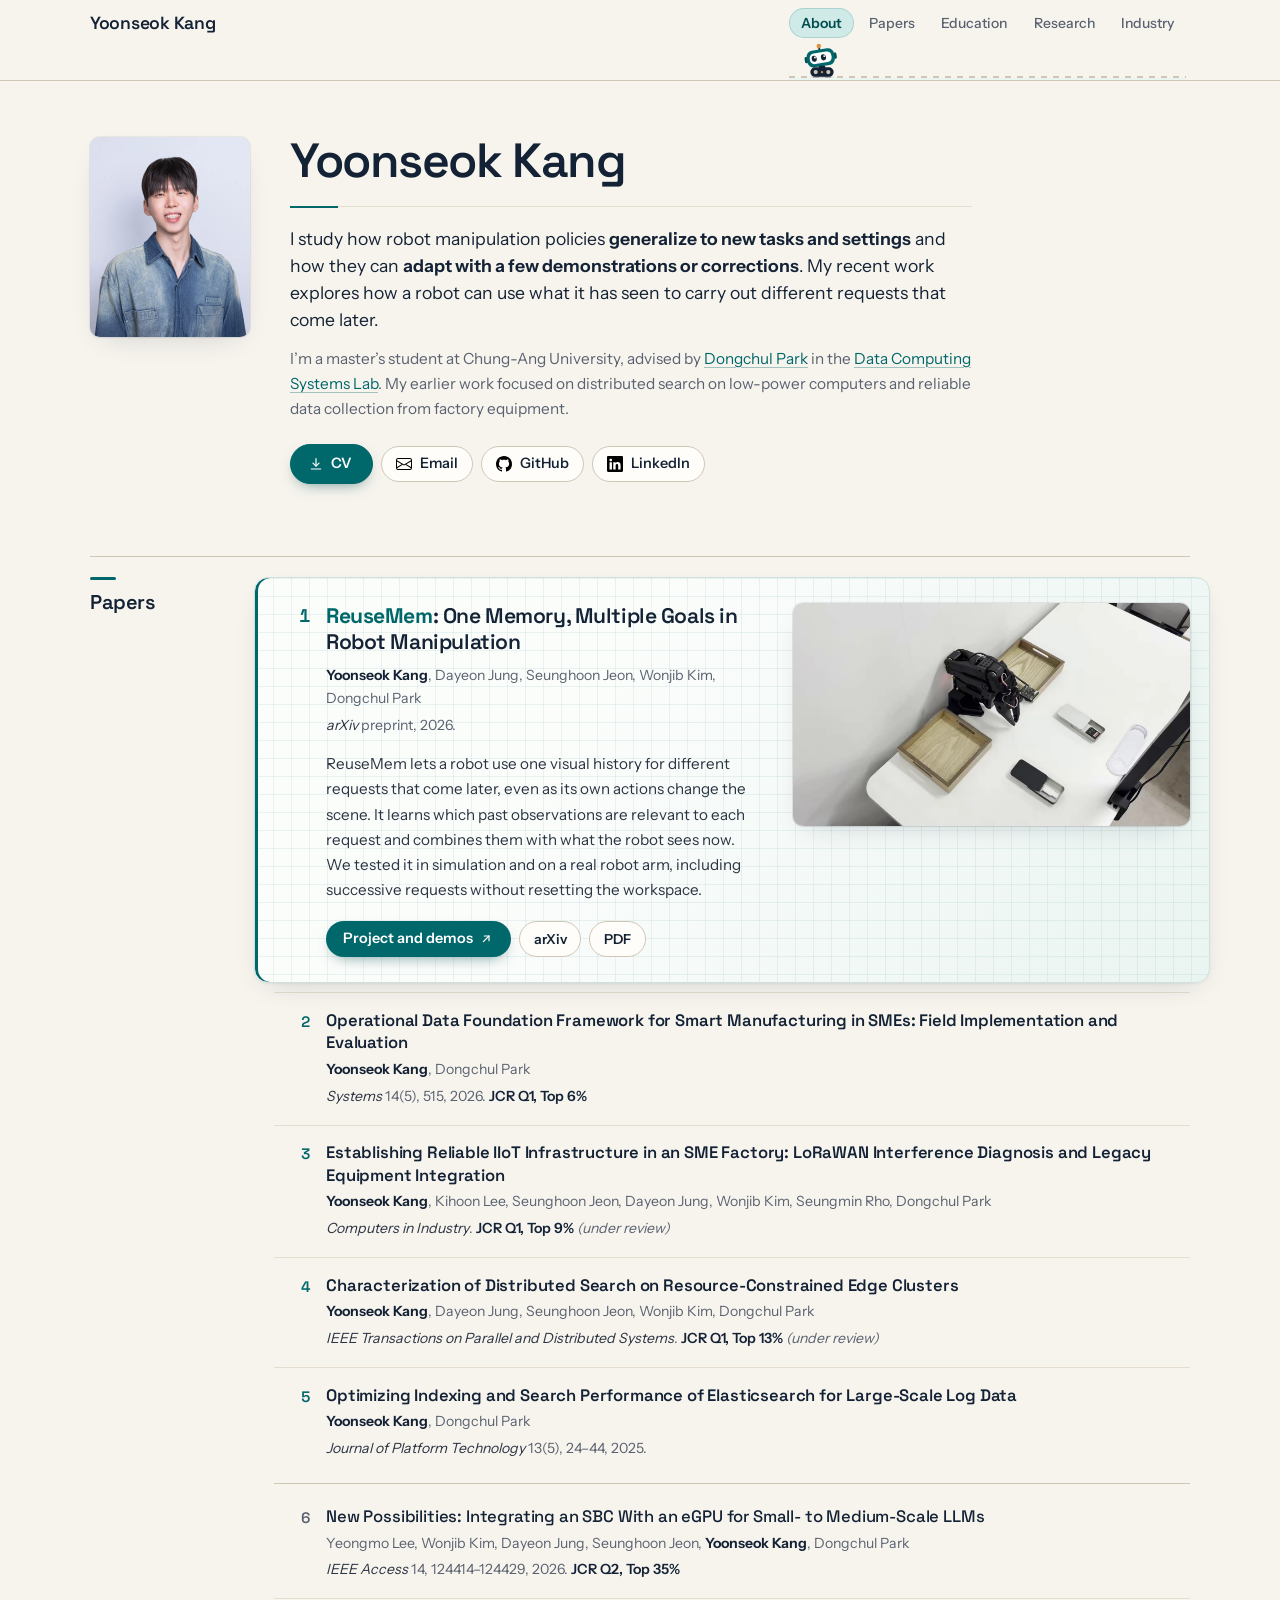
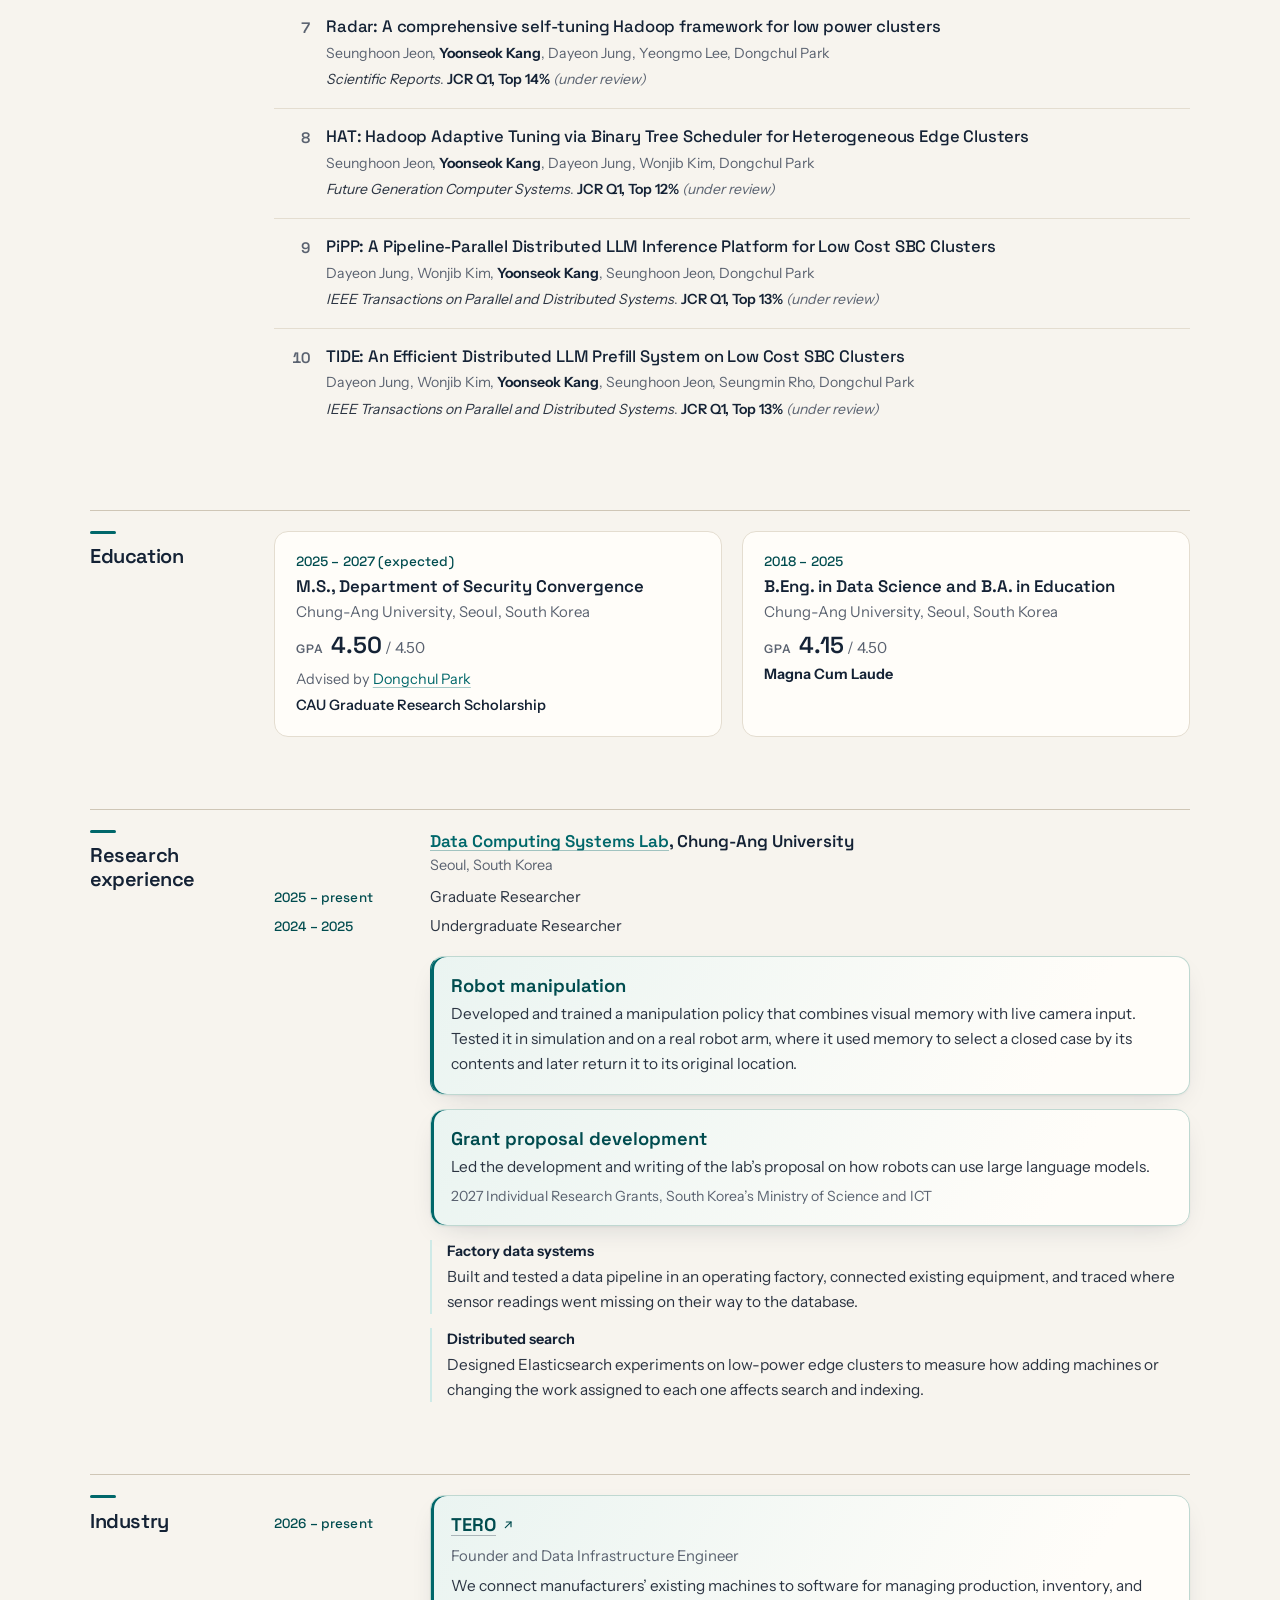
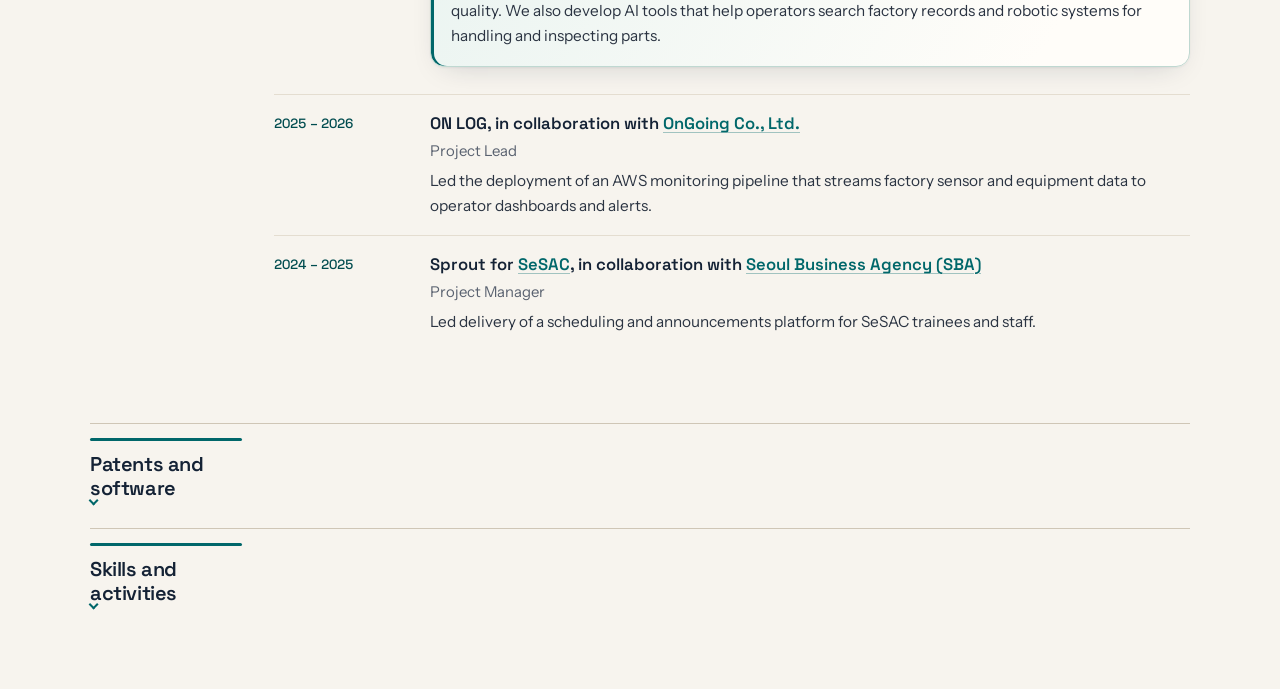
==== index.html @ 0ce3ae1a "Center the profile on policy generalization and adaptation" ====
<!doctype html>
<html lang="en">
<head>
  <meta charset="utf-8">
  <meta name="viewport" content="width=device-width, initial-scale=1">
  <meta name="description" content="Yoonseok Kang studies how robots generalize manipulation skills to new tasks and adapt from limited data. M.S. student at Chung-Ang University and first author of ReuseMem.">
  <meta name="theme-color" content="#f7f4ee">
  <meta property="og:type" content="profile">
  <meta property="og:title" content="Yoonseok Kang | Robot Learning">
  <meta property="og:description" content="Robot learning for manipulation and adaptation from limited data. ReuseMem research, real-robot demos, and CV.">
  <meta property="og:url" content="https://yoondol.github.io/">
  <meta property="og:image" content="https://yoondol.github.io/assets/figures/reusemem-hardware.webp">
  <link rel="canonical" href="https://yoondol.github.io/">
  <link rel="icon" href="./assets/favicon.png" type="image/png">
  <link rel="preload" href="./assets/fonts/space-grotesk.woff2" as="font" type="font/woff2" crossorigin>
  <link rel="preload" href="./assets/fonts/instrument-sans.woff2" as="font" type="font/woff2" crossorigin>
  <link rel="stylesheet" href="./portfolio.css?v=124">
  <script src="./site.js" defer></script>
  <title>Yoonseok Kang | Robot Learning</title>
</head>
<body id="top">
  <a class="skip" href="#content">Skip to content</a>

  <svg class="sprite" aria-hidden="true" focusable="false">
    <symbol id="i-download" viewBox="0 0 24 24"><path d="M12 4v11"/><path d="m7.5 10.8 4.5 4.5 4.5-4.5"/><path d="M5 19.5h14"/></symbol>
    <symbol id="i-out" viewBox="0 0 24 24"><path d="M8 16 16.5 7.5"/><path d="M9.5 7.5h7v7"/></symbol>
  </svg>

  <header class="topbar">
    <div class="topbar-inner">
      <a class="wordmark" href="#top">Yoonseok Kang</a>
      <nav class="nav" aria-label="Sections">
        <div class="nav-track">
          <ul class="nav-list">
            <li><a href="#about">About</a></li>
            <li><a href="#papers">Papers</a></li>
            <li><a href="#education">Education</a></li>
            <li><a href="#research">Research</a></li>
            <li><a href="#industry">Industry</a></li>
          </ul>
          <span class="bot" aria-hidden="true">
            <svg viewBox="0 0 36 30" focusable="false">
              <ellipse class="bot-shadow" cx="18" cy="29.2" rx="11" ry=".8"/>
              <g class="bot-rig">
                <g class="bot-head">
                  <path class="bot-antenna" d="M18 6V3"/>
                  <circle class="bot-tip" cx="18" cy="2.4" r="1.9"/>
                  <rect class="bot-ear" x="4.2" y="10" width="2.6" height="5.4" rx="1.3"/>
                  <rect class="bot-ear" x="29.2" y="10" width="2.6" height="5.4" rx="1.3"/>
                  <rect class="bot-shell" x="6" y="5.4" width="24" height="14.4" rx="5.4"/>
                  <rect class="bot-visor" x="8.6" y="8" width="18.8" height="9.2" rx="4"/>
                  <g class="bot-eyes">
                    <ellipse class="bot-eye" cx="14" cy="12.6" rx="2.2" ry="2.6"/>
                    <ellipse class="bot-eye" cx="22" cy="12.6" rx="2.2" ry="2.6"/>
                    <circle class="bot-glint" cx="14.8" cy="11.6" r=".8"/>
                    <circle class="bot-glint" cx="22.8" cy="11.6" r=".8"/>
                  </g>
                </g>
                <rect class="bot-neck" x="15.2" y="19.4" width="5.6" height="2" rx=".7"/>
                <rect class="bot-chassis" x="8" y="20.8" width="20" height="8.2" rx="4.1"/>
                <circle class="bot-hub" cx="12.6" cy="24.9" r="1.8"/>
                <circle class="bot-hub" cx="23.4" cy="24.9" r="1.8"/>
                <circle class="bot-light" cx="18" cy="24.9" r="1"/>
              </g>
            </svg>
          </span>
        </div>
      </nav>
    </div>
  </header>

  <main id="content" class="page">
    <section class="profile" id="about" aria-labelledby="name">
      <img class="portrait" src="./assets/yoonseok-kang.webp" alt="Portrait of Yoonseok Kang" width="640" height="800" fetchpriority="high">
      <div class="profile-text">
        <h1 id="name">Yoonseok Kang</h1>
        <div class="bio">
          <p class="bio-lead">I study how robot manipulation policies <strong>generalize to new tasks and settings</strong> and how they can <strong>adapt with a few demonstrations or corrections</strong>. My recent work explores how a robot can use what it has seen to carry out different requests that come later.</p>
          <p>I’m a master’s student at Chung-Ang University, advised by <a href="https://security.cau.ac.kr/bbs/board.php?bo_table=eng2_1&amp;wr_id=4">Dongchul Park</a> in the <a href="https://bigdata.cau.ac.kr/">Data Computing Systems Lab</a>. My earlier work focused on distributed search on low-power computers and reliable data collection from factory equipment.</p>
        </div>
        <ul class="profile-links" aria-label="Contact and profiles">
          <li><a class="cv" href="./assets/Yoonseok_Kang_CV-125.pdf"><svg class="icon" aria-hidden="true" focusable="false"><use href="#i-download"/></svg>CV</a></li>
          <li><a href="mailto:kangcl1609@cau.ac.kr"><img src="./assets/icons/envelope.svg" alt="" width="16" height="16">Email</a></li>
          <li><a href="https://github.com/yoondol"><img src="./assets/icons/github.svg" alt="" width="16" height="16">GitHub</a></li>
          <li><a href="https://www.linkedin.com/in/yoonseokkang/"><img src="./assets/icons/linkedin.svg" alt="" width="16" height="16">LinkedIn</a></li>
        </ul>
      </div>
    </section>

    <section class="block" id="papers" aria-labelledby="papers-h">
      <h2 id="papers-h">Papers</h2>
      <ol class="papers">
        <li class="paper paper-first" id="reusemem">
          <span class="num">1</span>
          <div class="spot">
            <div class="cite">
              <h3><a href="https://yoondol.github.io/reusemem/"><span class="lead-name">ReuseMem</span>: One Memory, Multiple Goals in Robot Manipulation</a></h3>
              <p class="authors"><strong>Yoonseok Kang</strong>, Dayeon Jung, Seunghoon Jeon, Wonjib Kim, Dongchul Park</p>
              <p class="venue"><cite>arXiv</cite> preprint, 2026.</p>
              <p class="summary">ReuseMem lets a robot use one visual history for different requests that come later, even as its own actions change the scene. It learns which past observations are relevant to each request and combines them with what the robot sees now. We tested it in simulation and on a real robot arm, including successive requests without resetting the workspace.</p>
              <p class="links"><a class="cta" href="https://yoondol.github.io/reusemem/">Project and demos<svg class="icon" aria-hidden="true" focusable="false"><use href="#i-out"/></svg></a><a class="chip" href="https://arxiv.org/abs/2611.21115">arXiv</a><a class="chip" href="https://arxiv.org/pdf/2611.21115">PDF</a></p>
            </div>
            <figure class="spot-fig">
              <a class="spot-image" href="https://yoondol.github.io/reusemem/"><img class="spot-photo" src="./assets/figures/reusemem-hardware.webp" width="1440" height="810" alt="ReuseMem project page: SO-101 arm setup used in the real-robot experiments"></a>
            </figure>
          </div>
        </li>

        <li class="paper" id="odff">
          <span class="num">2</span>
          <div class="cite">
            <h3><a href="https://doi.org/10.3390/systems14050515">Operational Data Foundation Framework for Smart Manufacturing in SMEs: Field Implementation and Evaluation</a></h3>
            <p class="authors"><strong>Yoonseok Kang</strong>, Dongchul Park</p>
            <p class="venue"><cite>Systems</cite> 14(5), 515, 2026. <span class="jcr">JCR Q1, Top 6%</span></p>
          </div>
        </li>

        <li class="paper" id="iiot">
          <span class="num">3</span>
          <div class="cite">
            <h3>Establishing Reliable IIoT Infrastructure in an SME Factory: LoRaWAN Interference Diagnosis and Legacy Equipment Integration</h3>
            <p class="authors"><strong>Yoonseok Kang</strong>, Kihoon Lee, Seunghoon Jeon, Dayeon Jung, Wonjib Kim, Seungmin Rho, Dongchul Park</p>
            <p class="venue"><cite>Computers in Industry</cite>. <span class="jcr">JCR Q1, Top 9%</span> <span class="status">(under review)</span></p>
          </div>
        </li>

        <li class="paper" id="edgesearch">
          <span class="num">4</span>
          <div class="cite">
            <h3>Characterization of Distributed Search on Resource-Constrained Edge Clusters</h3>
            <p class="authors"><strong>Yoonseok Kang</strong>, Dayeon Jung, Seunghoon Jeon, Wonjib Kim, Dongchul Park</p>
            <p class="venue"><cite>IEEE Transactions on Parallel and Distributed Systems</cite>. <span class="jcr">JCR Q1, Top 13%</span> <span class="status">(under review)</span></p>
          </div>
        </li>

        <li class="paper" id="elasticsearch">
          <span class="num">5</span>
          <div class="cite">
            <h3><a href="https://www.kci.go.kr/kciportal/ci/sereArticleSearch/ciSereArtiView.kci?sereArticleSearchBean.artiId=ART003261094">Optimizing Indexing and Search Performance of Elasticsearch for Large-Scale Log Data</a></h3>
            <p class="authors"><strong>Yoonseok Kang</strong>, Dongchul Park</p>
            <p class="venue"><cite>Journal of Platform Technology</cite> 13(5), 24–44, 2025.</p>
          </div>
        </li>

        <li class="paper paper-co" id="sbc-egpu">
          <span class="num">6</span>
          <div class="cite">
            <h3><a href="https://doi.org/10.1109/ACCESS.2026.3722613">New Possibilities: Integrating an SBC With an eGPU for Small- to Medium-Scale LLMs</a></h3>
            <p class="authors">Yeongmo Lee, Wonjib Kim, Dayeon Jung, Seunghoon Jeon, <strong>Yoonseok Kang</strong>, Dongchul Park</p>
            <p class="venue"><cite>IEEE Access</cite> 14, 124414–124429, 2026. <span class="jcr">JCR Q2, Top 35%</span></p>
          </div>
        </li>

        <li class="paper paper-co" id="radar">
          <span class="num">7</span>
          <div class="cite">
            <h3>Radar: A comprehensive self-tuning Hadoop framework for low power clusters</h3>
            <p class="authors">Seunghoon Jeon, <strong>Yoonseok Kang</strong>, Dayeon Jung, Yeongmo Lee, Dongchul Park</p>
            <p class="venue"><cite>Scientific Reports</cite>. <span class="jcr">JCR Q1, Top 14%</span> <span class="status">(under review)</span></p>
          </div>
        </li>

        <li class="paper paper-co" id="hat">
          <span class="num">8</span>
          <div class="cite">
            <h3>HAT: Hadoop Adaptive Tuning via Binary Tree Scheduler for Heterogeneous Edge Clusters</h3>
            <p class="authors">Seunghoon Jeon, <strong>Yoonseok Kang</strong>, Dayeon Jung, Wonjib Kim, Dongchul Park</p>
            <p class="venue"><cite>Future Generation Computer Systems</cite>. <span class="jcr">JCR Q1, Top 12%</span> <span class="status">(under review)</span></p>
          </div>
        </li>

        <li class="paper paper-co" id="pipp">
          <span class="num">9</span>
          <div class="cite">
            <h3>PiPP: A Pipeline-Parallel Distributed LLM Inference Platform for Low Cost SBC Clusters</h3>
            <p class="authors">Dayeon Jung, Wonjib Kim, <strong>Yoonseok Kang</strong>, Seunghoon Jeon, Dongchul Park</p>
            <p class="venue"><cite>IEEE Transactions on Parallel and Distributed Systems</cite>. <span class="jcr">JCR Q1, Top 13%</span> <span class="status">(under review)</span></p>
          </div>
        </li>

        <li class="paper paper-co" id="tide">
          <span class="num">10</span>
          <div class="cite">
            <h3>TIDE: An Efficient Distributed LLM Prefill System on Low Cost SBC Clusters</h3>
            <p class="authors">Dayeon Jung, Wonjib Kim, <strong>Yoonseok Kang</strong>, Seunghoon Jeon, Seungmin Rho, Dongchul Park</p>
            <p class="venue"><cite>IEEE Transactions on Parallel and Distributed Systems</cite>. <span class="jcr">JCR Q1, Top 13%</span> <span class="status">(under review)</span></p>
          </div>
        </li>
      </ol>
    </section>

    <section class="block" id="education" aria-labelledby="education-h">
      <h2 id="education-h">Education</h2>
      <div class="degrees">
        <article class="degree">
          <p class="when">2025 – 2027 (expected)</p>
          <h3>M.S., Department of Security Convergence</h3>
          <p class="school">Chung-Ang University, Seoul, South Korea</p>
          <p class="gpa"><span>GPA</span> <strong>4.50</strong> / 4.50</p>
          <p class="note">Advised by <a href="https://security.cau.ac.kr/bbs/board.php?bo_table=eng2_1&amp;wr_id=4">Dongchul Park</a></p>
          <p class="award">CAU Graduate Research Scholarship</p>
        </article>
        <article class="degree">
          <p class="when">2018 – 2025</p>
          <h3>B.Eng. in Data Science and B.A. in Education</h3>
          <p class="school">Chung-Ang University, Seoul, South Korea</p>
          <p class="gpa"><span>GPA</span> <strong>4.15</strong> / 4.50</p>
          <p class="award"><strong>Magna Cum Laude</strong></p>
        </article>
      </div>
    </section>

    <section class="block" id="research" aria-labelledby="research-h">
      <h2 id="research-h">Research experience</h2>
      <article class="lab">
        <h3><a href="https://bigdata.cau.ac.kr/">Data Computing Systems Lab</a>, Chung-Ang University</h3>
        <p class="lab-location">Seoul, South Korea</p>
        <ul class="roles">
          <li><span class="when">2025 – present</span><span class="role-name">Graduate Researcher</span></li>
          <li><span class="when">2024 – 2025</span><span class="role-name">Undergraduate Researcher</span></li>
        </ul>
        <dl class="focus">
          <div class="highlight-card">
            <dt>Robot manipulation</dt>
            <dd>Developed and trained a manipulation policy that combines visual memory with live camera input. Tested it in simulation and on a real robot arm, where it used memory to select a closed case by its contents and later return it to its original location.</dd>
          </div>
          <div class="highlight-card">
            <dt>Grant proposal development</dt>
            <dd>
              <p>Led the development and writing of the lab’s proposal on how robots can use large language models.</p>
              <p class="proposal-program">2027 Individual Research Grants, South Korea’s Ministry of Science and ICT</p>
            </dd>
          </div>
          <div><dt>Factory data systems</dt><dd>Built and tested a data pipeline in an operating factory, connected existing equipment, and traced where sensor readings went missing on their way to the database.</dd></div>
          <div><dt>Distributed search</dt><dd>Designed Elasticsearch experiments on low-power edge clusters to measure how adding machines or changing the work assigned to each one affects search and indexing.</dd></div>
        </dl>
      </article>
    </section>

    <section class="block" id="industry" aria-labelledby="industry-h">
      <h2 id="industry-h">Industry</h2>

      <article class="entry entry-featured">
        <p class="when">2026 – present</p>
        <div class="entry-body highlight-card">
          <h3><a href="https://tero.kr/">TERO<svg class="icon" aria-hidden="true" focusable="false"><use href="#i-out"/></svg></a></h3>
          <p class="role">Founder and Data Infrastructure Engineer</p>
          <p>We connect manufacturers’ existing machines to software for managing production, inventory, and quality. We also develop AI tools that help operators search factory records and robotic systems for handling and inspecting parts.</p>
        </div>
      </article>

      <article class="entry">
        <p class="when">2025 – 2026</p>
        <div class="entry-body">
          <h3>ON LOG, in collaboration with <a href="https://www.ongo-ing.com/en/about">OnGoing Co., Ltd.</a></h3>
          <p class="role">Project Lead</p>
          <p>Led the deployment of an AWS monitoring pipeline that streams factory sensor and equipment data to operator dashboards and alerts.</p>
        </div>
      </article>

      <article class="entry">
        <p class="when">2024 – 2025</p>
        <div class="entry-body">
          <h3>Sprout for <a href="https://sesac.seoul.kr/sesac/introduction/intro.do">SeSAC</a>, in collaboration with <a href="https://www.sba.seoul.kr/">Seoul Business Agency (SBA)</a></h3>
          <p class="role">Project Manager</p>
          <p>Led delivery of a scheduling and announcements platform for SeSAC trainees and staff.</p>
        </div>
      </article>
    </section>

    <section class="block fold" id="patents" aria-labelledby="patents-h">
      <details>
        <summary><h2 id="patents-h">Patents and software</h2></summary>
      <div class="ip fold-body">
        <div class="ip-group">
          <h3>Korean patent applications</h3>
          <ul>
            <li><span class="ip-title">Distributed LLM Prefill</span><span class="ip-id">Application 10-2026-0217817, filed 2026</span></li>
            <li><span class="ip-title">Distributed LLM Inference on SBC Clusters</span><span class="ip-id">Application 10-2026-0165843, filed 2026</span></li>
            <li><span class="ip-title">Hadoop Scheduling with a Binary Tree</span><span class="ip-id">Application 10-2026-0095501, filed 2026</span></li>
            <li><span class="ip-title">Distributed Search on Edge Clusters</span><span class="ip-id">Application 10-2026-0092836, filed 2026</span></li>
            <li><span class="ip-title">Self-Tuning Hadoop for Low-Power Clusters</span><span class="ip-id">Application 10-2025-0110496, filed 2025</span></li>
          </ul>
        </div>
        <div class="ip-group">
          <h3>Software registrations</h3>
          <ul>
            <li><span class="ip-title">Pipeline-Parallel LLM Inference on SBC Clusters</span><span class="ip-id">Copyright C-2026-058572 and software asset ASSET_0016589, 2026</span></li>
            <li><span class="ip-title">Distributed Search on Edge Clusters</span><span class="ip-id">Copyright C-2026-058729 and software asset ASSET_0016504, 2026</span></li>
            <li><span class="ip-title">Hadoop Scheduling with a Binary Tree</span><span class="ip-id">Copyright C-2026-058727 and software asset ASSET_0016558, 2026</span></li>
            <li><span class="ip-title">Self-Tuning Hadoop for Low-Power Clusters</span><span class="ip-id">Copyright C-2025-041771 and software asset ASSET_0015143, 2025</span></li>
          </ul>
        </div>
      </div>
      </details>
    </section>

    <section class="block fold" id="activities" aria-labelledby="activities-h">
      <details>
        <summary><h2 id="activities-h">Skills and activities</h2></summary>
      <div class="fold-body">
      <div class="tools">
        <p><span>Robot learning</span> Imitation learning, VLA policy adaptation, goal-conditioned retrieval</p>
        <p><span>Robot experimentation</span> Teleoperation, demonstration collection, simulation and hardware evaluation</p>
        <p><span>ML and simulation tools</span> Python, PyTorch, NumPy, OpenCV, MuJoCo, LeRobot</p>
        <p><span>Data systems</span> Linux, Kubernetes, Kafka, PostgreSQL/pgvector, Elasticsearch</p>
      </div>
      <article class="entry entry-compact">
        <p class="when">2025 – 2026</p>
        <div class="entry-body"><h3>BOAZ</h3><p class="role">Data Engineering Member, 24th cohort</p></div>
      </article>
      <article class="entry entry-compact">
        <p class="when">2024 – 2025</p>
        <div class="entry-body"><h3>EPOCH</h3><p class="role">Inaugural cohort member and second-cohort organizer</p></div>
      </article>
      </div>
      </details>
    </section>
  </main>
</body>
</html>
---- portfolio.css ----
/* Yoonseok Kang, research profile (v121).
   Local fonts: Space Grotesk for headings, Instrument Sans for text.
   site.js adds the nav robot and active-section state. The page works
   without it.

   Warm paper background, navy-graphite ink, one saturated dark teal accent,
   faint lab-grid texture only on the ReuseMem spotlight. */

@font-face {
  font-family: "Space Grotesk";
  src: url("./assets/fonts/space-grotesk.woff2") format("woff2");
  font-weight: 300 700;
  font-display: swap;
}
@font-face {
  font-family: "Instrument Sans";
  src: url("./assets/fonts/instrument-sans.woff2") format("woff2");
  font-weight: 400 700;
  font-stretch: 75% 100%;
  font-display: swap;
}

:root {
  color-scheme: light;
  --bg: #f7f4ee;            /* warm paper */
  --surface: #fffdf9;
  --panel: #eee9df;
  --ink: #142235;           /* inky navy */
  --body: #2b3442;          /* graphite */
  --soft: #5a6270;          /* ~5.6:1 on --bg */
  --line: #e4ddd0;
  --frame: #cfc6b6;
  --accent: #00676a;        /* saturated dark teal, ~6.6:1 on white */
  --accent-deep: #004c4f;
  --accent-bright: #12a3a0;
  --accent-tint: #cfeae7;
  --accent-wash: #eaf4f1;
  --grid: rgba(0, 103, 106, .07);
  --head: "Space Grotesk", ui-sans-serif, system-ui, "Segoe UI", Arial, sans-serif;
  --sans: "Instrument Sans", ui-sans-serif, system-ui, -apple-system, "Segoe UI", Arial, sans-serif;
  --measure: 68.75rem;      /* ~1100px */
  --gutter: 1.5rem;
  --rail: 9.5rem;
  --rail-gap: 2rem;
  --num: 2.25rem;
  --num-gap: 1rem;
  --radius: 14px;
  --shadow: 0 1px 2px rgba(20, 34, 53, .05), 0 10px 28px -14px rgba(20, 34, 53, .22);
  --lane: 2.6rem;
  --bot-w: 42px;
  --bot-h: 35px;
  --bar: 5rem;
  --move: 560ms;            /* MOVE_MS in site.js matches */
}

*, *::before, *::after { box-sizing: border-box; }

html {
  -webkit-text-size-adjust: 100%;
  text-size-adjust: 100%;
  scroll-behavior: smooth;
  scroll-padding-top: calc(var(--bar) + 1rem);
}

body {
  margin: 0;
  overflow-x: clip;
  background: var(--bg);
  color: var(--body);
  font: 400 1rem/1.65 var(--sans);
  -webkit-font-smoothing: antialiased;
}

h1, h2, h3, p, ul, ol, dl, dd, figure { margin: 0; }
ul, ol { padding: 0; list-style: none; }
img { display: block; max-width: 100%; height: auto; }
cite { font-style: italic; }
strong { color: var(--ink); font-weight: 650; }

a {
  color: var(--accent);
  text-decoration: underline;
  text-decoration-color: rgba(0, 103, 106, .35);
  text-decoration-thickness: 1px;
  text-underline-offset: .2em;
  overflow-wrap: anywhere;
}
a:hover { color: var(--accent-deep); text-decoration-color: currentColor; }
a:focus-visible { outline: 2px solid var(--accent); outline-offset: 3px; border-radius: 4px; }
::selection { background: var(--accent-tint); }

.sr {
  position: absolute; width: 1px; height: 1px; overflow: hidden;
  clip: rect(0 0 0 0); clip-path: inset(50%); white-space: nowrap;
}
.sprite { position: absolute; width: 0; height: 0; overflow: hidden; }
.icon {
  flex: none;
  width: 1rem;
  height: 1rem;
  fill: none;
  stroke: currentColor;
  stroke-width: 1.8;
  stroke-linecap: round;
  stroke-linejoin: round;
}

.skip {
  position: absolute;
  left: 1rem;
  top: -4rem;
  z-index: 30;
  padding: .5rem .9rem;
  border-radius: 8px;
  background: var(--ink);
  color: #fff;
  font-size: .85rem;
}
.skip:focus { top: .6rem; color: #fff; }

/* ------------------------------------------------------------- top bar */

.topbar {
  position: sticky;
  top: 0;
  z-index: 20;
  background: rgba(247, 244, 238, .9);
  border-bottom: 1px solid var(--frame);
  -webkit-backdrop-filter: saturate(1.2) blur(10px);
  backdrop-filter: saturate(1.2) blur(10px);
}
.topbar-inner {
  display: flex;
  align-items: flex-start;
  justify-content: space-between;
  gap: 1.5rem;
  width: min(100% - 2 * var(--gutter), var(--measure));
  margin-inline: auto;
}
.wordmark {
  flex: none;
  display: inline-block;
  padding: .5rem 0 var(--lane);
  color: var(--ink);
  font: 600 1.1rem/1.9rem var(--head);
  letter-spacing: -.015em;
  text-decoration: none;
}
.wordmark:hover { color: var(--accent-deep); }

.nav { min-width: 0; }

/* The track holds the links and the robot; it scrolls sideways on narrow
   screens and the robot rides its own lane below the links. */
.nav-track {
  position: relative;
  overflow-x: auto;
  overflow-y: hidden;
  padding: .5rem .25rem 0;
  scrollbar-width: none;
}
.nav-track::-webkit-scrollbar { display: none; }

.nav-list {
  display: flex;
  align-items: flex-start;
  gap: .15rem;
  width: max-content;
  height: calc(1.9rem + var(--lane));
  /* the lane: a dashed rail with a faint teal floor the robot rides on */
  background:
    repeating-linear-gradient(90deg, var(--frame) 0 6px, transparent 6px 12px) left 0 bottom 2px / 100% 2px no-repeat,
    linear-gradient(var(--accent-wash), var(--accent-wash)) left 0 bottom 0 / 100% 2px no-repeat;
}
.nav-list a {
  display: inline-flex;
  align-items: center;
  height: 1.9rem;
  padding: 0 .75rem;
  border-radius: 999px;
  color: var(--soft);
  font: 500 .875rem/1 var(--sans);
  white-space: nowrap;
  text-decoration: none;
  transition: color .2s ease, background-color .2s ease, box-shadow .2s ease;
}
.nav-list a:hover { background: var(--panel); color: var(--ink); }
.nav-list a:focus-visible { outline-offset: 1px; border-radius: 999px; }
.nav-list a[aria-current] {
  background: var(--accent-tint);
  color: var(--accent-deep);
  font-weight: 600;
  box-shadow: inset 0 0 0 1px rgba(0, 103, 106, .18);
}
.nav-list a[aria-current]:hover { background: var(--accent-tint); color: var(--accent-deep); }

/* -------------------------------------------------------- nav robot */

.bot {
  position: absolute;
  left: 0;
  bottom: 2px;
  width: var(--bot-w);
  height: var(--bot-h);
  pointer-events: none;
  opacity: 0;
  transform: translateX(var(--x, 0px));
  transition: transform var(--move) cubic-bezier(.6, .05, .25, 1), opacity .25s ease;
}
.bot.is-ready { opacity: 1; }
.bot.is-still { transition: none; }
.bot svg { display: block; width: 100%; height: 100%; overflow: visible; }

.bot-shell { fill: var(--accent); }
.bot-ear { fill: var(--accent-deep); }
.bot-visor { fill: #fff; }
.bot-eye { fill: var(--ink); }
.bot-glint { fill: #fff; }
.bot-antenna { fill: none; stroke: var(--ink); stroke-width: 1.5; stroke-linecap: round; }
.bot-tip { fill: #e0913f; }
.bot-neck, .bot-chassis { fill: var(--ink); }
.bot-hub { fill: var(--frame); }
.bot-light { fill: #7fe0d4; }
.bot-shadow { fill: rgba(20, 34, 53, .16); }

.bot-head, .bot-eyes, .bot-tip { transform-box: fill-box; }
.bot-head { transform-origin: 50% 100%; transition: transform .38s cubic-bezier(.3, 1.6, .5, 1); }
.bot-eyes { transform-origin: 50% 50%; transition: transform .2s ease; }
.bot-tip { transform-origin: 50% 50%; }

.bot.is-ready svg { animation: bot-in .45s cubic-bezier(.3, 1.4, .5, 1) both; }
.bot.is-moving .bot-rig { animation: bot-roll .14s ease-in-out 4 alternate; }
.bot.is-moving[data-dir="right"] .bot-head { transform: rotate(9deg); }
.bot.is-moving[data-dir="left"] .bot-head { transform: rotate(-9deg); }
.bot.is-moving[data-dir="right"] .bot-eyes { transform: translateX(1.6px); }
.bot.is-moving[data-dir="left"] .bot-eyes { transform: translateX(-1.6px); }
.bot.is-moving .bot-light { fill: #e0913f; }
.bot.is-arriving .bot-eyes { animation: bot-blink .3s ease-in-out .06s; }
.bot.is-arriving .bot-tip { animation: bot-ping .5s ease-out; }

@keyframes bot-in { from { opacity: 0; transform: translateY(8px); } }
@keyframes bot-roll { to { transform: translateY(-2px); } }
@keyframes bot-blink { 50% { transform: scaleY(.12); } }
@keyframes bot-ping { 40% { transform: scale(1.6); } }

/* ---------------------------------------------------------------- page */

.page {
  width: min(100% - 2 * var(--gutter), var(--measure));
  margin-inline: auto;
  padding-block: 3.5rem 5rem;
}

/* Profile: portrait beside name, bio and link controls. */
.profile {
  display: grid;
  grid-template-columns: 10rem minmax(0, 1fr);
  gap: 2.5rem;
  align-items: start;
}
.profile-text { min-width: 0; max-width: 46rem; }
.portrait {
  width: 100%;
  aspect-ratio: 4 / 5;
  object-fit: cover;
  border-radius: 10px;
  background: var(--panel);
  box-shadow: var(--shadow), 0 0 0 1px rgba(20, 34, 53, .06);
}
h1 {
  color: var(--ink);
  font: 600 clamp(2rem, 4.4vw, 3rem)/1.02 var(--head);
  letter-spacing: -.03em;
}
.bio {
  display: grid;
  gap: .75rem;
  max-width: 62ch;
  margin-top: 1.25rem;
  padding-top: 1.1rem;
  border-top: 1px solid var(--line);
  position: relative;
}
.bio::before {
  content: "";
  position: absolute;
  top: -1px;
  left: 0;
  width: 3rem;
  height: 2px;
  background: var(--accent);
}
.bio-lead { color: var(--ink); font-size: 1.1rem; line-height: 1.55; }
.bio p:not(.bio-lead) { color: var(--soft); font-size: .96rem; }

.profile-links { display: flex; flex-wrap: wrap; gap: .5rem; margin-top: 1.4rem; }
.profile-links a {
  display: inline-flex;
  align-items: center;
  gap: .45rem;
  min-height: 2.25rem;
  padding: 0 .9rem;
  border: 1px solid var(--frame);
  border-radius: 999px;
  background: var(--surface);
  color: var(--ink);
  font-size: .9rem;
  font-weight: 550;
  text-decoration: none;
  transition: border-color .2s ease, background-color .2s ease, box-shadow .2s ease;
}
.profile-links a:hover { border-color: var(--accent); color: var(--accent-deep); }
.profile-links a.cv {
  min-height: 2.5rem;
  padding: 0 1.25rem 0 1.05rem;
  border-color: var(--accent);
  background: var(--accent);
  color: #fff;
  font-weight: 600;
  box-shadow: 0 6px 16px -8px rgba(0, 76, 79, .7);
}
.profile-links a.cv:hover { background: var(--accent-deep); border-color: var(--accent-deep); color: #fff; }
.profile-links { align-items: center; }
.profile-links img, .profile-links .icon { flex: none; width: 1rem; height: 1rem; }

/* ------------------------------------------------------------ sections */

.block {
  margin-top: 4.5rem;
  padding-top: 1.25rem;
  border-top: 1px solid var(--frame);
}

h2 {
  margin-bottom: 1.25rem;
  color: var(--ink);
  font: 600 1.35rem/1.2 var(--head);
  letter-spacing: -.02em;
}
.block > h2::before {
  content: "";
  display: block;
  width: 1.6rem;
  height: 3px;
  margin-bottom: .65rem;
  border-radius: 2px;
  background: var(--accent);
}

h3 { color: var(--ink); font-size: 1rem; font-weight: 600; line-height: 1.4; }

.when { color: var(--accent-deep); font: 500 .84rem/1.75 var(--head); font-variant-numeric: tabular-nums; letter-spacing: .01em; }
.role { color: var(--soft); font-size: .93rem; }

@media (min-width: 52.01rem) {
  .block {
    display: grid;
    grid-template-columns: var(--rail) minmax(0, 1fr);
    column-gap: var(--rail-gap);
    align-items: start;
  }
  .block > * { grid-column: 2; }
  .block > h2 { grid-column: 1; grid-row: 1; margin-bottom: 0; font-size: 1.25rem; }
}

/* -------------------------------------------------------------- papers */

/* Every row: number, then the citation on one shared column. */
.paper {
  display: grid;
  grid-template-columns: var(--num) minmax(0, 1fr);
  column-gap: var(--num-gap);
  align-items: start;
  padding-block: 1.05rem;
  border-top: 1px solid var(--line);
}
.paper > .cite, .paper > .spot { grid-column: 2; }

.num {
  color: var(--accent);
  font: 600 .95rem/1.55 var(--head);
  font-variant-numeric: tabular-nums;
  text-align: right;
}
.paper-co .num { color: var(--soft); }
.paper:not(.paper-co) + .paper-co { margin-top: .4rem; padding-top: 1.4rem; border-top-color: var(--frame); }

.cite { display: grid; gap: .2rem; min-width: 0; }
.cite h3 { font: 600 1.04rem/1.35 var(--head); letter-spacing: -.01em; }
.paper-co .cite h3 { font-weight: 500; }
.cite h3 a { color: var(--ink); text-decoration: none; }
.cite h3 a:hover { color: var(--accent-deep); text-decoration: underline; }
.authors { color: var(--soft); font-size: .88rem; }
.venue { color: var(--soft); font-size: .88rem; }
.venue cite { color: var(--body); }
.jcr { color: var(--ink); font-weight: 600; white-space: nowrap; }
.status { color: var(--soft); font-style: italic; white-space: nowrap; }

.links {
  display: flex;
  flex-wrap: wrap;
  align-items: center;
  gap: .25rem 1rem;
  margin-top: .15rem;
  font-size: .86rem;
  font-weight: 600;
}
.links a { text-decoration: none; }
.links a:hover { text-decoration: underline; }

/* ReuseMem spotlight (#1). The card surface is a pseudo-element that bleeds
   past the row, so the number and citation columns match rows 2-10. */
.paper-first {
  position: relative;
  isolation: isolate;
  padding-block: 1.6rem;
  border-top: 0;
  margin-bottom: .6rem;
}
.paper-first::before {
  content: "";
  position: absolute;
  inset: 0 -1.25rem;
  z-index: -1;
  border: 1px solid #cfe1dc;
  border-radius: var(--radius);
  background:
    linear-gradient(90deg, var(--grid) 1px, transparent 1px) 0 0 / 18px 18px,
    linear-gradient(var(--grid) 1px, transparent 1px) 0 0 / 18px 18px,
    linear-gradient(120deg, #fbfdfb 35%, var(--accent-wash));
  box-shadow: var(--shadow), inset 3px 0 0 var(--accent);
}
.paper-first .num { font-size: 1.15rem; line-height: 1.4; }

.spot {
  display: grid;
  grid-template-columns: minmax(0, 1fr) clamp(22.5rem, 31vw, 27rem);
  gap: 2rem;
  align-items: start;
  min-width: 0;
}
.paper-first .cite h3 { font-size: 1.32rem; line-height: 1.25; letter-spacing: -.02em; }
.lead-name { color: var(--accent); font-weight: 700; }
.paper-first .cite h3 a:hover .lead-name { color: inherit; }
.paper-first .authors { margin-top: .35rem; }
.summary { max-width: 60ch; margin-top: .7rem; color: var(--body); font-size: .95rem; line-height: 1.65; }

.paper-first .links { gap: .5rem; margin-top: 1rem; }
.links a.cta, .links a.chip {
  display: inline-flex;
  align-items: center;
  gap: .35rem;
  min-height: 2.25rem;
  border-radius: 999px;
  text-decoration: none;
}
.links a.cta {
  padding: 0 1.05rem;
  background: var(--accent);
  color: #fff;
  font-size: .9rem;
  box-shadow: 0 6px 16px -8px rgba(0, 76, 79, .7);
}
.links a.cta:hover { background: var(--accent-deep); color: #fff; }
.links a.chip {
  padding: 0 .85rem;
  border: 1px solid var(--frame);
  background: var(--surface);
  color: var(--ink);
}
.links a.chip:hover { border-color: var(--accent); color: var(--accent-deep); }

.spot-fig { min-width: 0; }
.spot-image {
  display: block;
  border-radius: 10px;
}
.spot-image:focus-visible {
  outline: 3px solid var(--accent, #1f5fbf);
  outline-offset: 3px;
}
.spot-photo {
  display: block;
  width: 100%;
  aspect-ratio: 16 / 9;
  object-fit: contain;
  border-radius: 10px;
  background: var(--surface);
  box-shadow: var(--shadow), 0 0 0 1px rgba(20, 34, 53, .08);
}

/* ----------------------------------------------------------- education */

.degrees { display: grid; grid-template-columns: repeat(2, minmax(0, 1fr)); gap: 1.25rem; }
.degree {
  display: flex;
  flex-direction: column;
  gap: .15rem;
  padding: 1.15rem 1.3rem;
  border: 1px solid var(--line);
  border-radius: var(--radius);
  background: var(--surface);
}
.degree h3 { font: 600 1.05rem/1.3 var(--head); }
.school { color: var(--soft); font-size: .93rem; }
.gpa { margin-top: .45rem; color: var(--soft); font-size: .95rem; }
.gpa span { margin-right: .3rem; font-size: .74rem; font-weight: 600; letter-spacing: .08em; }
.gpa strong { font: 600 1.45rem/1 var(--head); }
.note { margin-top: .3rem; color: var(--soft); font-size: .9rem; }
.award { color: var(--ink); font-size: .9rem; font-weight: 550; }

/* --------------------------------------------------- dated entries */

.entry {
  display: grid;
  grid-template-columns: 8.5rem minmax(0, 1fr);
  gap: 1.25rem;
  padding-block: 1.05rem;
  border-top: 1px solid var(--line);
}
h2 + .entry, .tools + .entry { border-top: 0; }
h2 + .entry, .tools + .entry { padding-top: 0; }
.entry-body { display: grid; gap: .25rem; min-width: 0; }
.entry-body h3 { font: 600 1.04rem/1.4 var(--head); }
.entry-body > p:not(.role) { font-size: .96rem; }
.entry-compact { padding-block: .6rem; }

.lab { display: grid; grid-template-columns: 8.5rem minmax(0, 1fr); column-gap: 1.25rem; }
.lab > h3, .lab-location, .focus { grid-column: 2; }
.lab > h3 { font: 600 1.06rem/1.4 var(--head); }
.lab-location { color: var(--soft); font-size: .9rem; }
.roles { grid-column: 1 / -1; margin-top: .3rem; }
.roles li { display: grid; grid-template-columns: 8.5rem minmax(0, 1fr); gap: 1.25rem; align-items: baseline; padding-block: .1rem; }
.role-name { color: var(--body); font-size: .95rem; }
.focus { display: grid; gap: .85rem; margin-top: 1rem; font-size: .96rem; }
.focus div { padding-left: .95rem; border-left: 2px solid var(--accent-tint); }
.focus div:first-child { border-left-color: var(--accent); }
.focus dt { color: var(--ink); font-size: .9rem; font-weight: 650; }

/* Give the featured research and industry entries the same card treatment. */
.focus .highlight-card, .entry-body.highlight-card {
  padding: 1.08rem 1.25rem;
  border: 1px solid #bfd8d1;
  border-radius: var(--radius);
  background: linear-gradient(120deg, var(--accent-wash), var(--surface) 82%);
  box-shadow: inset 3px 0 0 var(--accent), var(--shadow);
}
.focus .highlight-card dt, .entry-body.highlight-card h3 {
  margin-bottom: .18rem;
  color: var(--accent-deep);
  font: 650 1.15rem/1.3 var(--head);
}
.proposal-program {
  margin-top: .35rem;
  color: var(--soft);
  font-size: .88rem;
}
.entry-featured:has(> .highlight-card) {
  margin-bottom: .65rem;
}
.entry-featured:has(> .highlight-card) > .when { padding-top: 1.08rem; }
.entry-body.highlight-card h3 a {
  display: inline-flex;
  align-items: center;
  gap: .22rem;
  color: inherit;
}
.entry-featured .entry-body:not(.highlight-card) {
  padding-left: .95rem;
  box-shadow: inset 2px 0 0 var(--accent);
}
.entry-featured h3 a { color: var(--ink); text-decoration-color: rgba(20, 34, 53, .3); }
.entry-featured h3 a:hover { color: var(--accent-deep); text-decoration-color: currentColor; }

/* --------------------------------------------------- patents and software */

/* Collapsed by default. The summary is the section heading, so the closed
   state reads like every other section rail. */
.fold > details { grid-column: 1 / -1; }
.fold summary {
  display: grid;
  gap: .3rem;
  align-items: baseline;
  cursor: pointer;
  list-style: none;
  border-radius: 6px;
}
.fold summary::-webkit-details-marker { display: none; }
.fold summary:focus-visible { outline: 2px solid var(--accent); outline-offset: 4px; }
.fold summary h2 { margin-bottom: 0; }
.fold summary h2::before {
  content: "";
  display: block;
  width: 1.6rem;
  height: 3px;
  margin-bottom: .65rem;
  border-radius: 2px;
  background: var(--accent);
}
.fold summary:hover h2 { color: var(--accent-deep); }
.fold .fold-body { margin-top: 1.25rem; }

/* Expand/collapse affordance: a chevron after the heading that rotates open. */
.fold summary h2 { display: flex; flex-wrap: wrap; align-items: center; column-gap: .5rem; }
.fold summary h2::before { flex-basis: 100%; }
.fold summary h2::after {
  content: "";
  flex: none;
  width: .45rem;
  height: .45rem;
  margin-top: -.2rem;
  border-right: 2px solid var(--accent);
  border-bottom: 2px solid var(--accent);
  transform: rotate(45deg);
  transition: transform .15s ease, margin .15s ease;
}
.fold details[open] > summary h2::after { margin-top: .2rem; transform: rotate(-135deg); }
.fold summary:hover h2::after { border-color: var(--accent-deep); }

/* Closed rows stay compact, especially consecutive folds. */
.fold.block + .fold.block, .fold + .fold { margin-top: 1.5rem; }
.fold:has(> details:not([open])) { padding-top: .9rem; }
@media (prefers-reduced-motion: reduce) { .fold summary h2::after { transition: none; } }

@media (min-width: 52.01rem) {
  .fold summary { grid-template-columns: var(--rail) minmax(0, 1fr); column-gap: var(--rail-gap); }
  .fold summary h2 { font-size: 1.25rem; }
  .fold .fold-body { margin-left: calc(var(--rail) + var(--rail-gap)); }
}

.ip { display: grid; grid-template-columns: repeat(2, minmax(0, 1fr)); gap: 2.5rem; }
.ip-group h3 { margin-bottom: .35rem; font: 600 1rem/1.35 var(--head); }
.ip li { display: grid; gap: .05rem; padding-block: .55rem; border-top: 1px solid var(--line); }
.ip-title { color: var(--ink); font-size: .93rem; font-weight: 550; line-height: 1.4; }
.ip-id { color: var(--soft); font-size: .84rem; font-variant-numeric: tabular-nums; overflow-wrap: anywhere; }

/* ------------------------------------------------------- activities */

.tools { display: grid; gap: .2rem; margin-bottom: 1rem; font-size: .96rem; }
.tools span { margin-right: .5rem; color: var(--ink); font-weight: 650; }

/* ---------------------------------------------------------- responsive */

@media (max-width: 60rem) {
  .topbar-inner { width: 100%; }
  .wordmark { display: none; }
  .nav { flex: 1; }
  .nav-track {
    padding-inline: calc(var(--gutter) - .6rem) 2.5rem;
    -webkit-mask-image: linear-gradient(90deg, #000 calc(100% - 2.5rem), transparent);
    mask-image: linear-gradient(90deg, #000 calc(100% - 2.5rem), transparent);
  }
}

/* Spotlight stacks: citation and links first, then the full-width photo. */
@media (max-width: 64rem) {
  .spot { grid-template-columns: minmax(0, 1fr); gap: 1.25rem; }
}

@media (max-width: 52rem) {
  :root { --num: 1.6rem; --num-gap: .85rem; }
  .num { text-align: left; }
}

@media (max-width: 42rem) {
  :root { --gutter: 1rem; --lane: 2.4rem; --bot-w: 38px; --bot-h: 32px; --num: 1.35rem; --num-gap: .6rem; }
  body { font-size: .97rem; }
  .page { padding-top: 1.75rem; }
  .nav-list a { padding: 0 .55rem; font-size: .85rem; }
  .profile { grid-template-columns: 5rem minmax(0, 1fr); gap: 0 1rem; align-items: center; }
  .profile-text { display: contents; }
  .portrait { grid-column: 1; grid-row: 1; }
  .profile h1 { grid-column: 2; align-self: center; }
  .bio, .profile-links { grid-column: 1 / -1; }
  .bio-lead { font-size: 1.02rem; }
  .block { margin-top: 3.25rem; }
  .degrees, .ip { grid-template-columns: minmax(0, 1fr); gap: 1.25rem; }
  .paper-first::before { inset: 0 -.6rem; }
  .paper-first .cite h3 { font-size: 1.15rem; }
  .cite h3 { font-size: 1rem; }
  .entry, .lab, .roles li { grid-template-columns: minmax(0, 1fr); gap: .1rem; }
  .entry .when { line-height: 1.4; }
  .lab > h3, .lab-location, .focus { grid-column: 1; }
  .focus .highlight-card, .entry-body.highlight-card { padding: .85rem 1rem; }
  .entry-featured:has(> .highlight-card) { row-gap: .4rem; }
  .entry-featured:has(> .highlight-card) > .when { padding-top: 0; }
  .roles li { grid-template-columns: minmax(0, 1fr) auto; gap: 1rem; }
  .roles .when { order: 2; }
}

@media (max-width: 22rem) {
  .profile-links a { padding: 0 .7rem; }
  .profile-links a.cv { padding: 0 .95rem 0 .85rem; }
  .jcr, .status { white-space: normal; }
}

/* ------------------------------------------------------ reduced motion */

@media (prefers-reduced-motion: reduce) {
  html { scroll-behavior: auto; }
  .bot, .bot *, .nav-list a { transition: none !important; animation: none !important; }
}

/* --------------------------------------------------------------- print */

@media print {
  .topbar, .skip, .bot { display: none; }
  body { background: #fff; }
  .page { width: auto; padding: 0; }
  .block { margin-top: 1.75rem; }
  .paper-first::before { box-shadow: none; background: none; }
  .highlight-card { break-inside: avoid; box-shadow: none; }
  .paper, .entry, .ip li, .degree { break-inside: avoid; }
  a { color: inherit; text-decoration: none; }
}
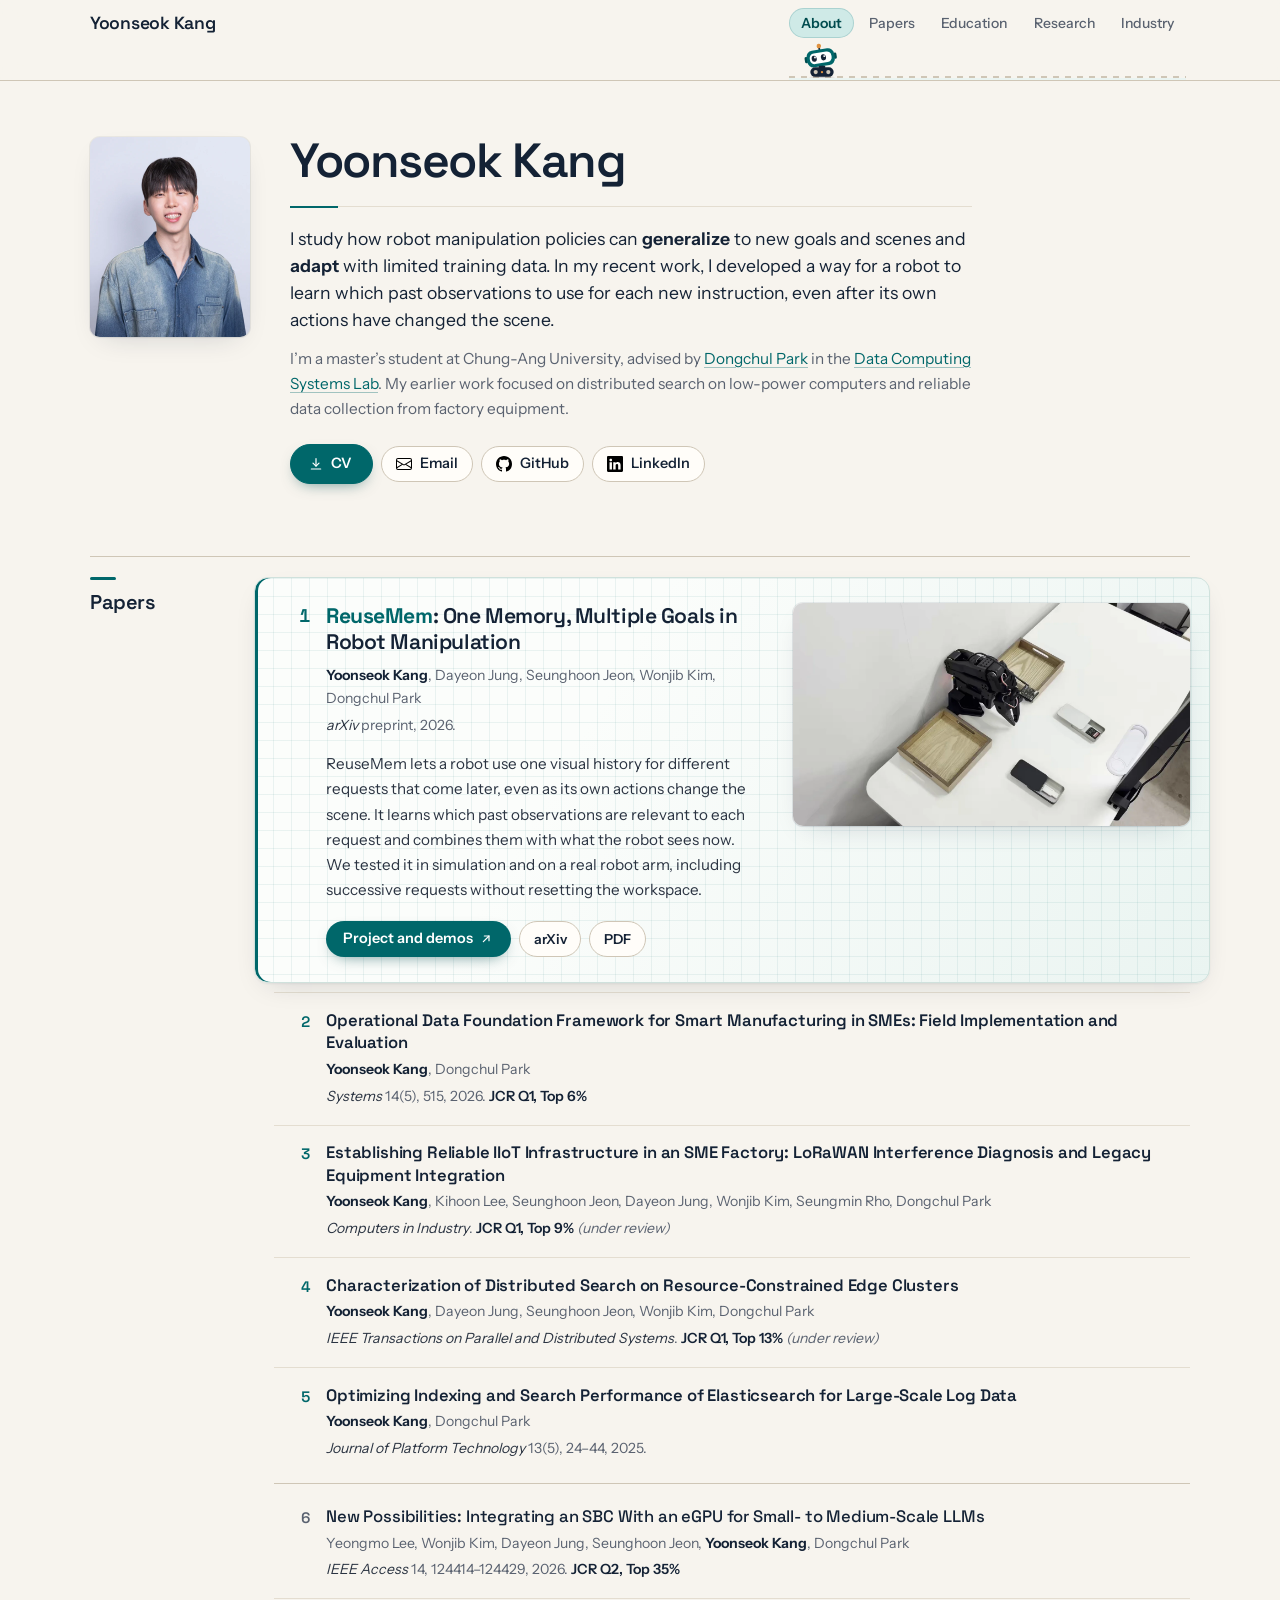
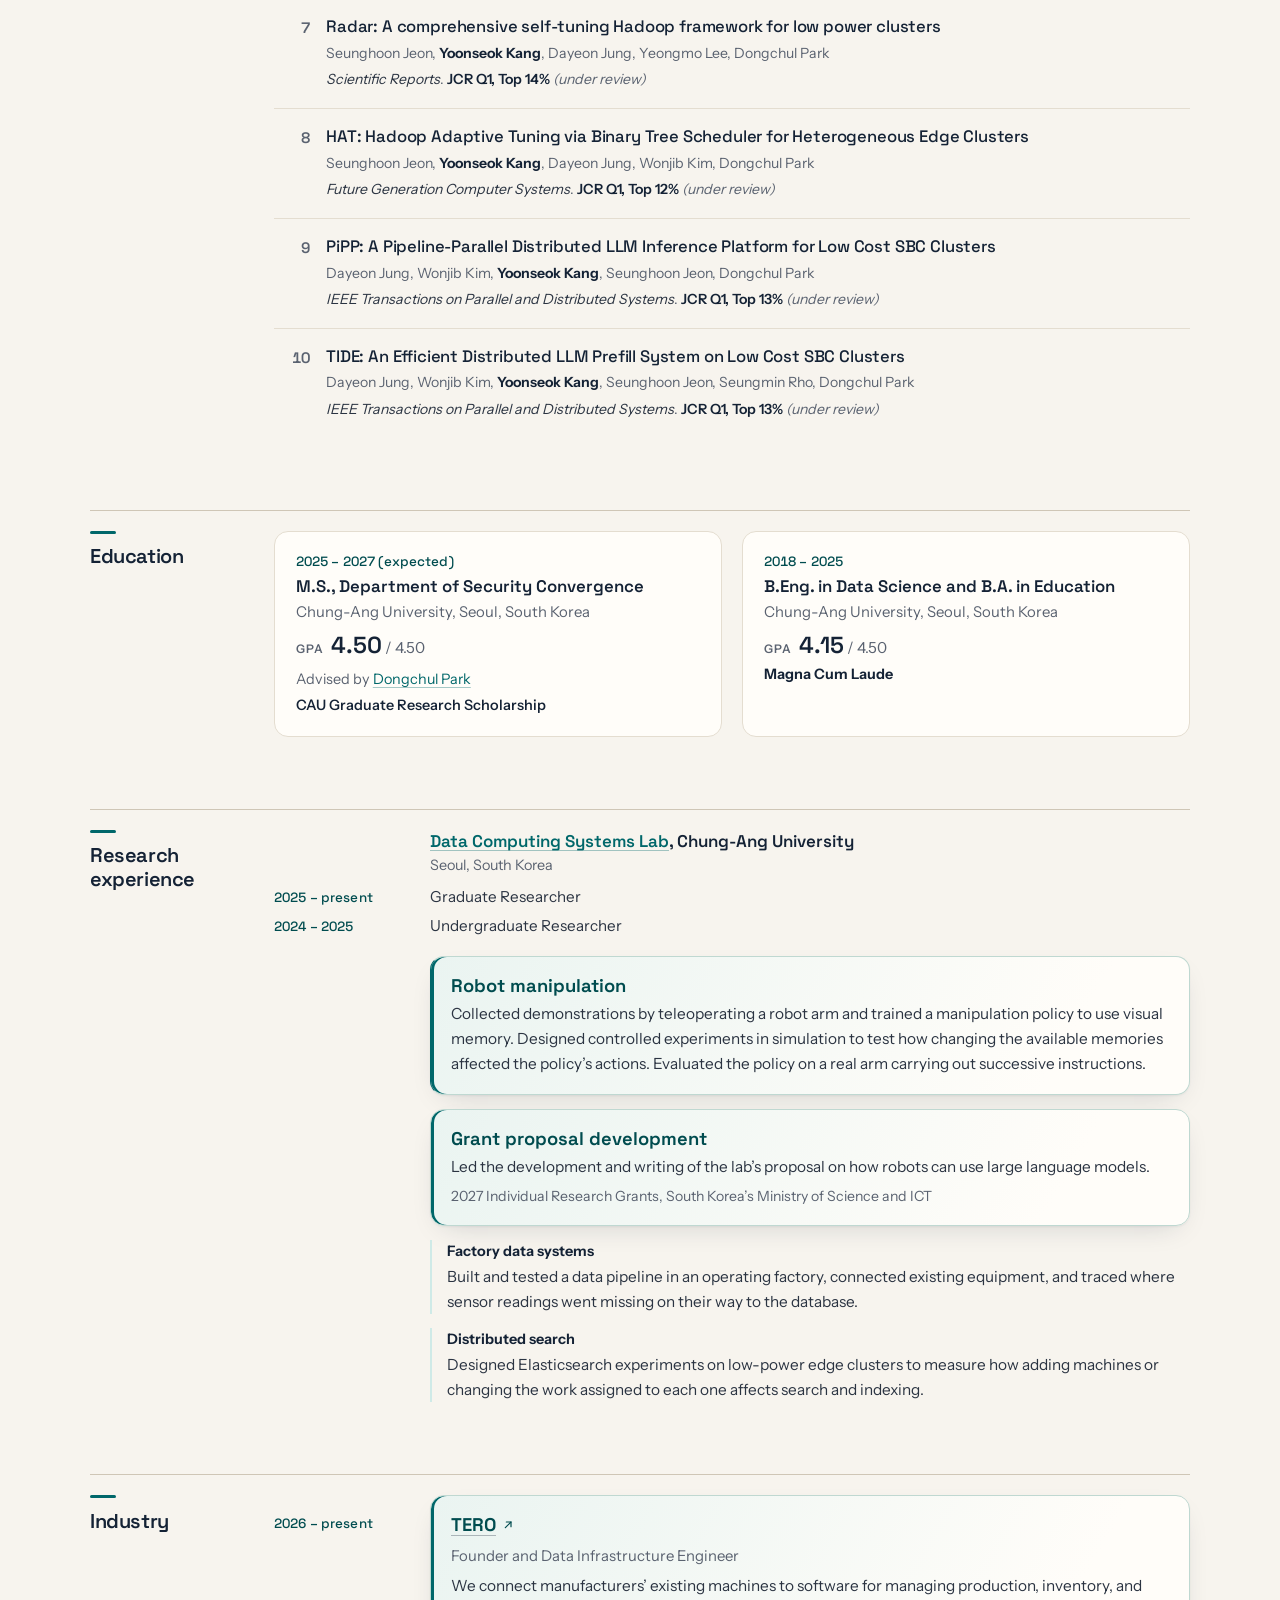
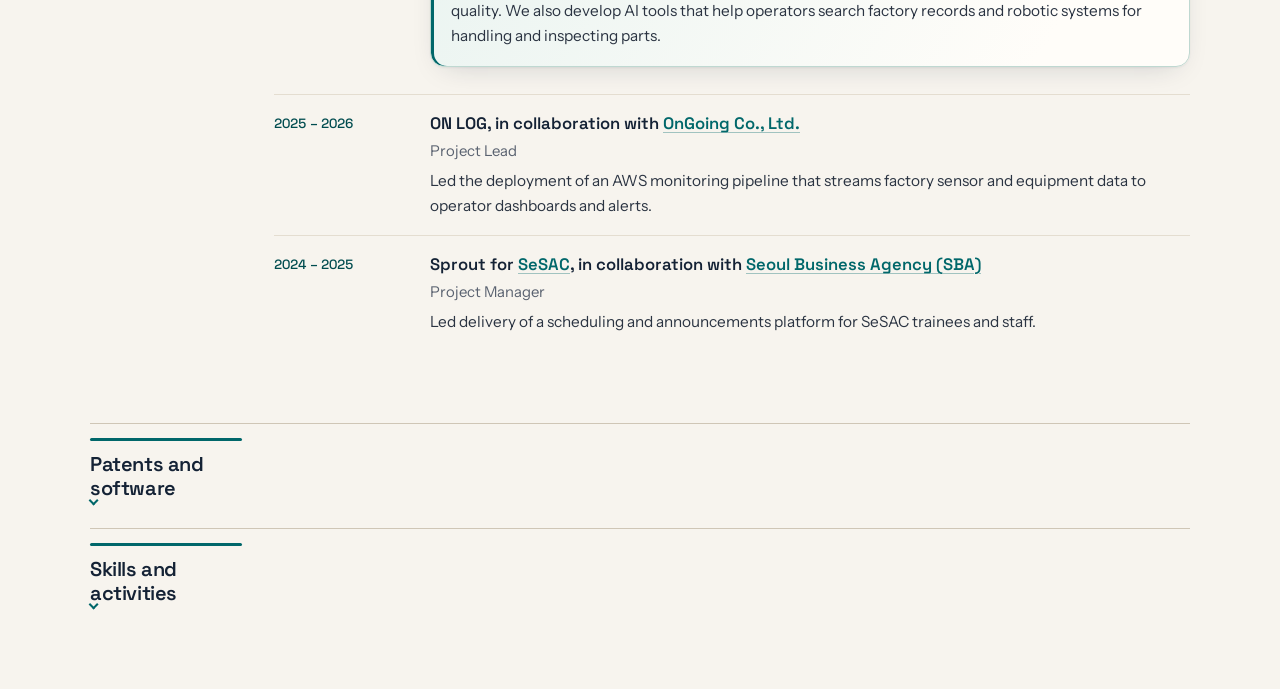
==== commit c5dc36f7: "Clarify research interests and hands-on experience across profile and CV" ====
--- a/index.html
+++ b/index.html
@@ -75,7 +75,7 @@
       <div class="profile-text">
         <h1 id="name">Yoonseok Kang</h1>
         <div class="bio">
-          <p class="bio-lead">I study how robot manipulation policies <strong>generalize to new tasks and settings</strong> and how they can <strong>adapt with a few demonstrations or corrections</strong>. My recent work explores how a robot can use what it has seen to carry out different requests that come later.</p>
+          <p class="bio-lead">I study how robot manipulation policies can <strong>generalize</strong> to new goals and scenes and <strong>adapt</strong> with limited training data. In my recent work, I developed a way for a robot to learn which past observations to use for each new instruction, even after its own actions have changed the scene.</p>
           <p>I’m a master’s student at Chung-Ang University, advised by <a href="https://security.cau.ac.kr/bbs/board.php?bo_table=eng2_1&amp;wr_id=4">Dongchul Park</a> in the <a href="https://bigdata.cau.ac.kr/">Data Computing Systems Lab</a>. My earlier work focused on distributed search on low-power computers and reliable data collection from factory equipment.</p>
         </div>
         <ul class="profile-links" aria-label="Contact and profiles">
@@ -222,7 +222,7 @@
         <dl class="focus">
           <div class="highlight-card">
             <dt>Robot manipulation</dt>
-            <dd>Developed and trained a manipulation policy that combines visual memory with live camera input. Tested it in simulation and on a real robot arm, where it used memory to select a closed case by its contents and later return it to its original location.</dd>
+            <dd>Collected demonstrations by teleoperating a robot arm and trained a manipulation policy to use visual memory. Designed controlled experiments in simulation to test how changing the available memories affected the policy’s actions. Evaluated the policy on a real arm carrying out successive instructions.</dd>
           </div>
           <div class="highlight-card">
             <dt>Grant proposal development</dt>
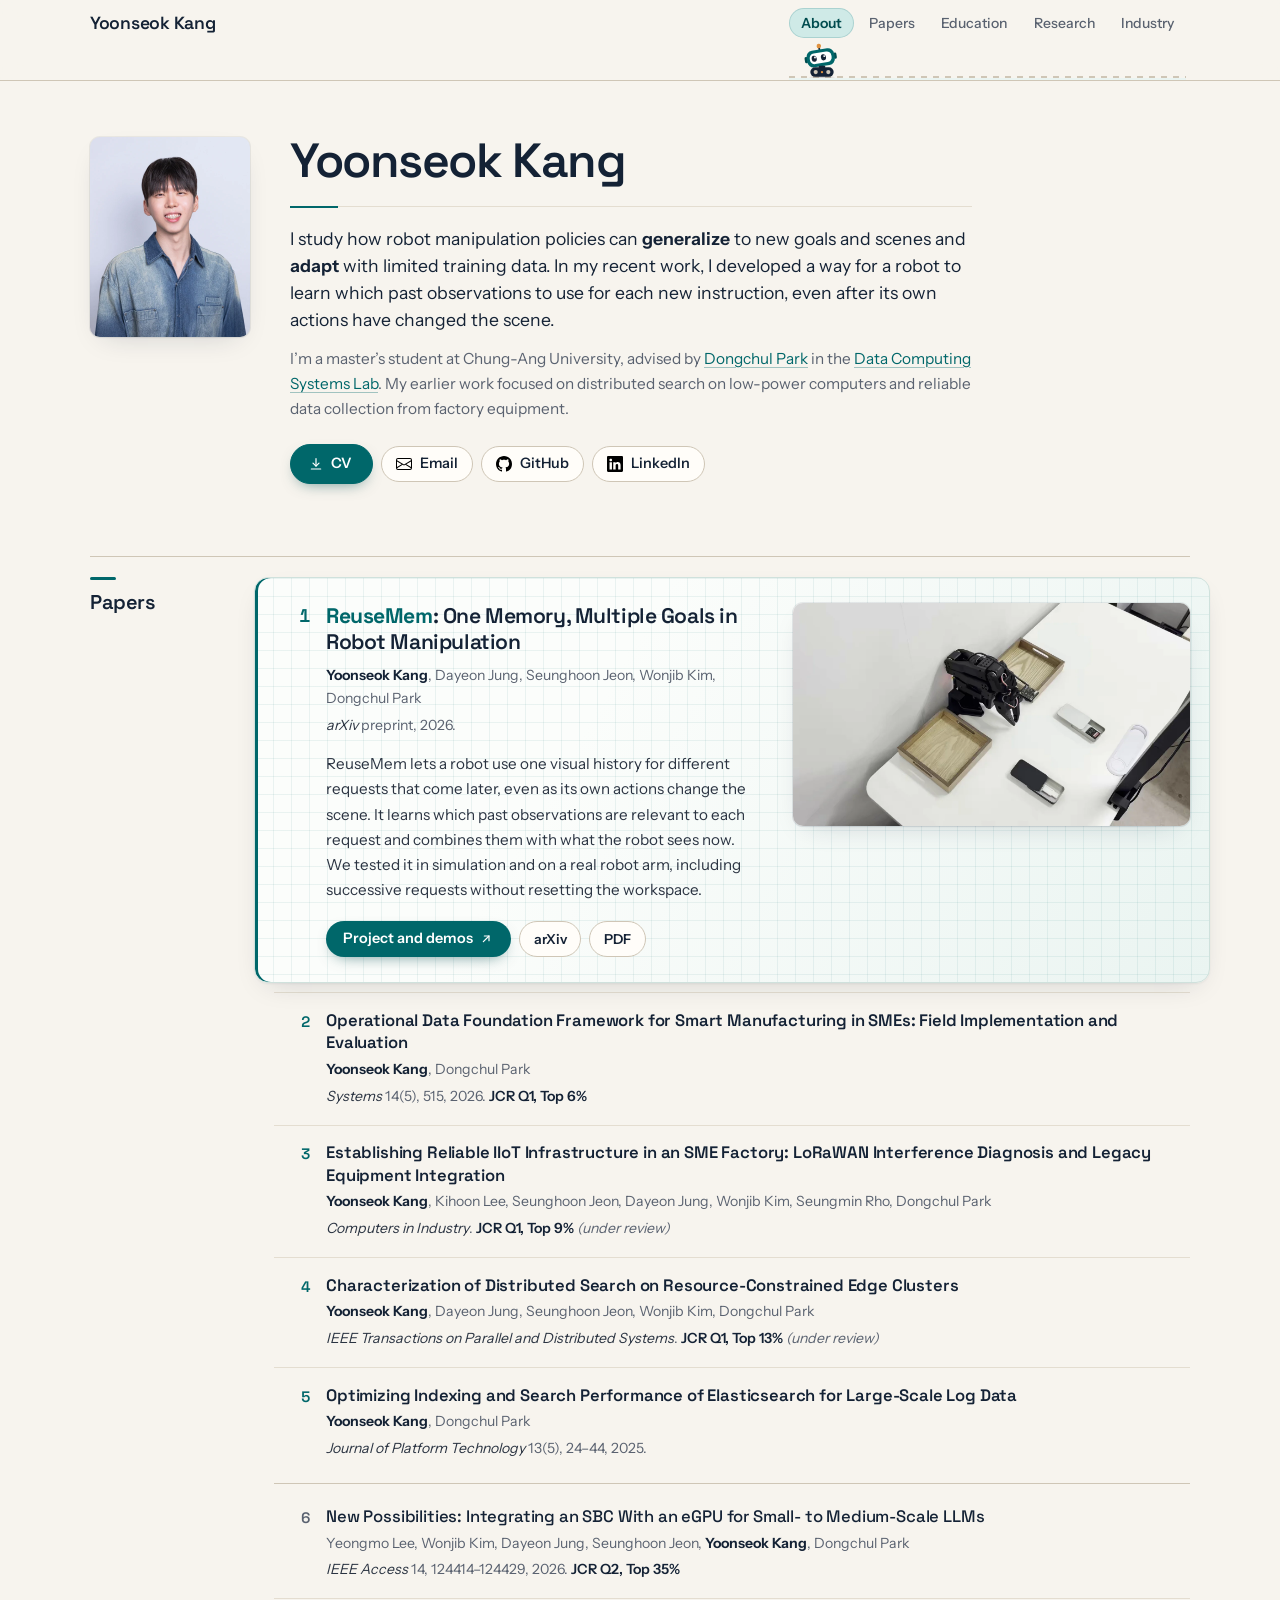
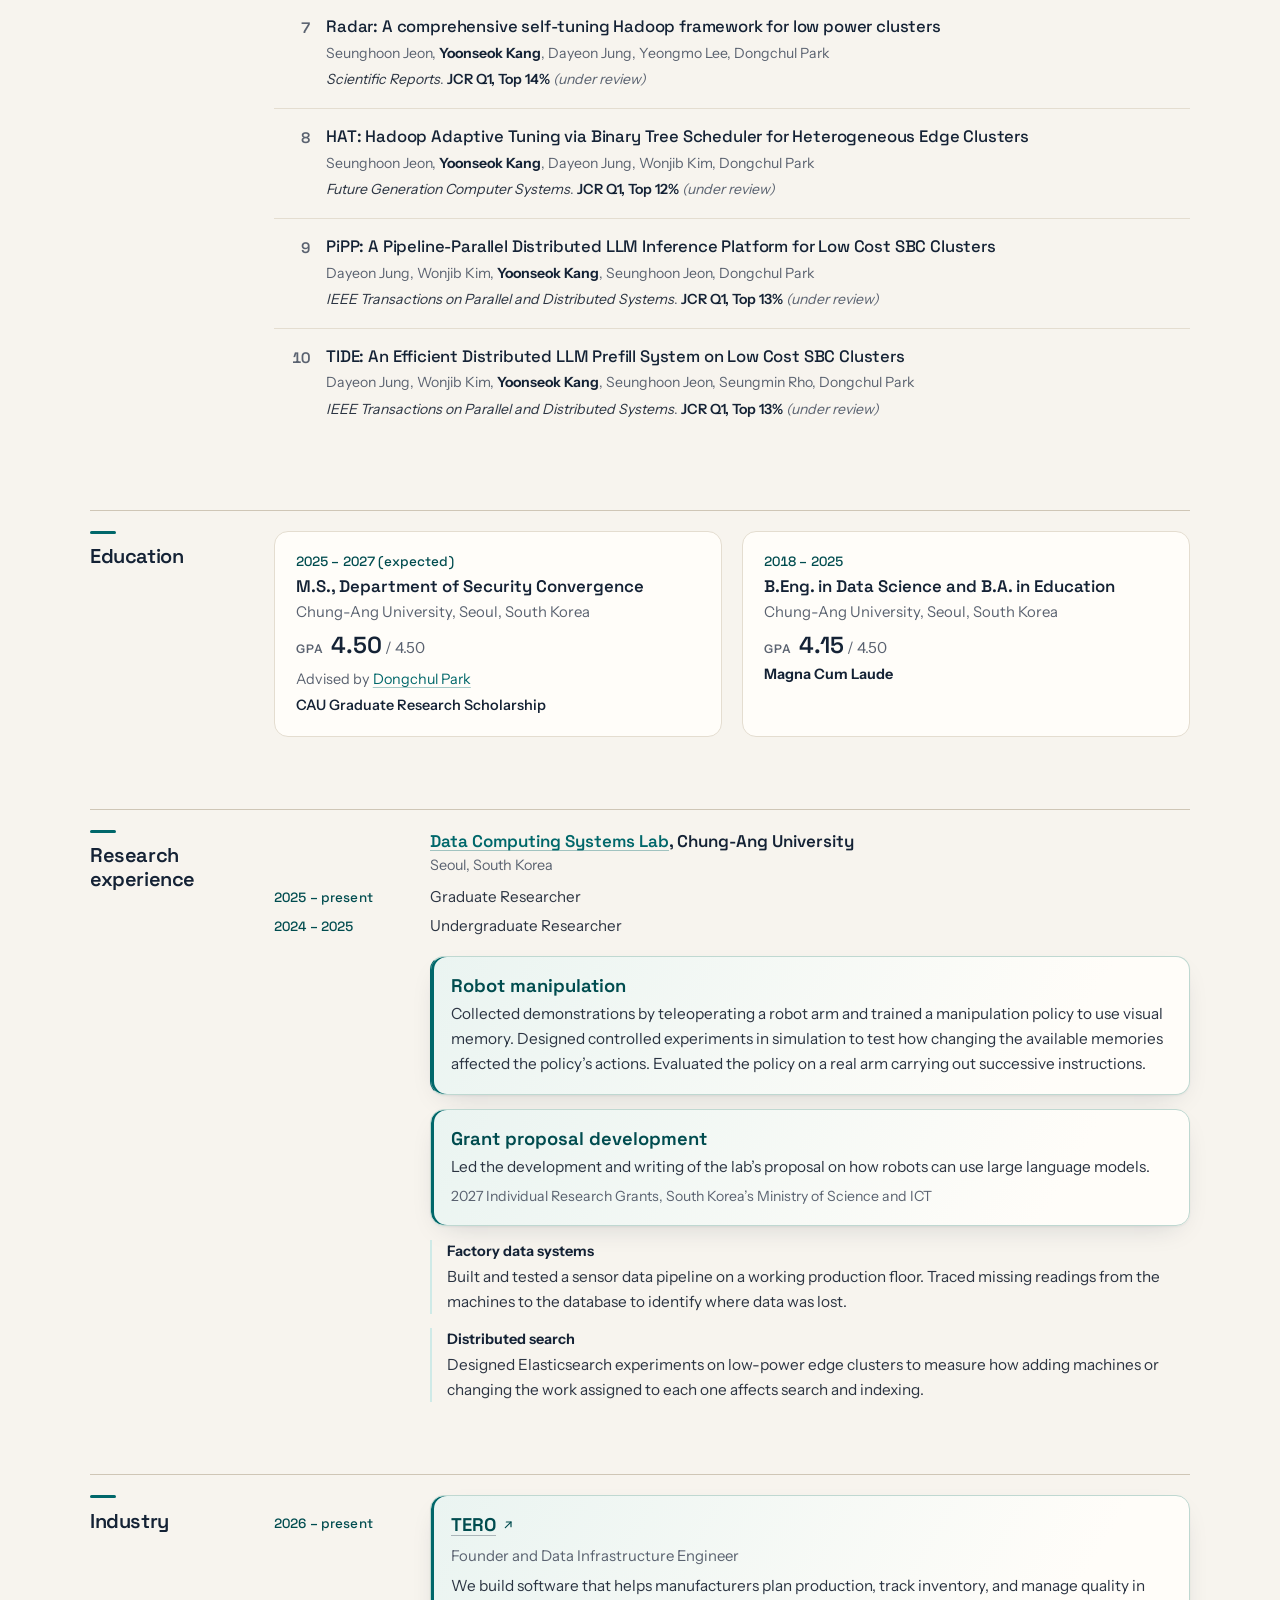
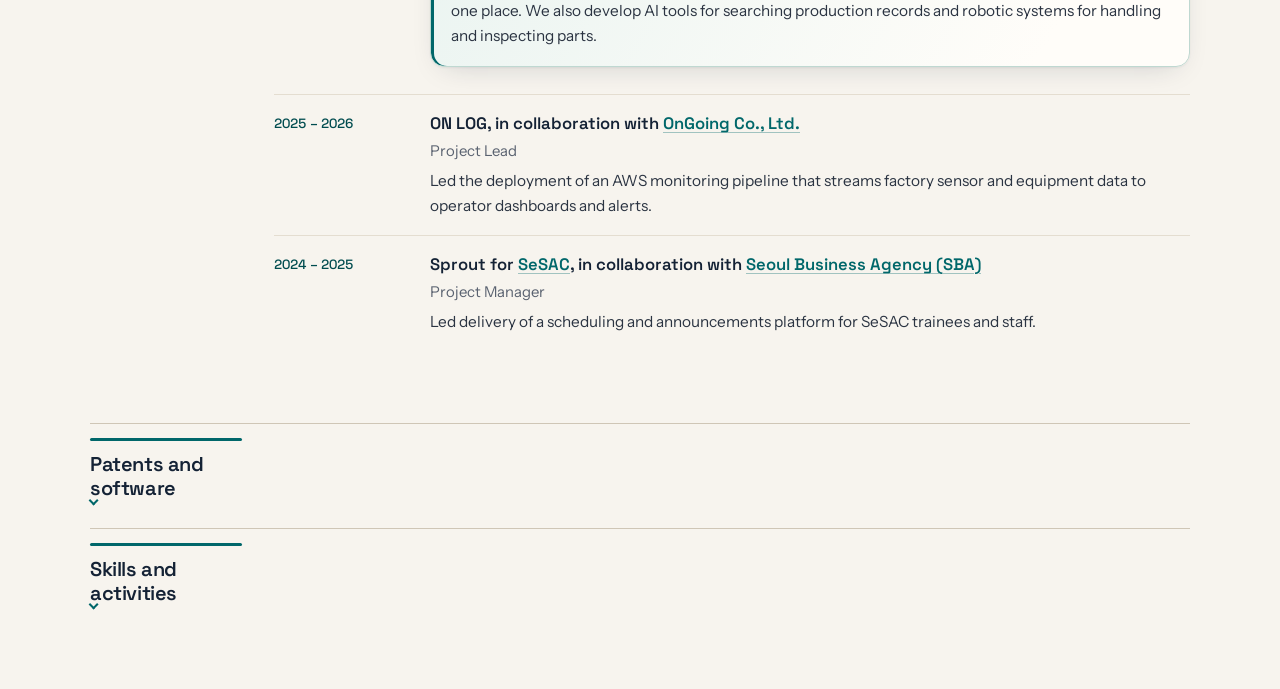
==== commit 7d6b4520: "Focus manufacturing experience on software, automation and field research" ====
--- a/index.html
+++ b/index.html
@@ -231,7 +231,7 @@
               <p class="proposal-program">2027 Individual Research Grants, South Korea’s Ministry of Science and ICT</p>
             </dd>
           </div>
-          <div><dt>Factory data systems</dt><dd>Built and tested a data pipeline in an operating factory, connected existing equipment, and traced where sensor readings went missing on their way to the database.</dd></div>
+          <div><dt>Factory data systems</dt><dd>Built and tested a sensor data pipeline on a working production floor. Traced missing readings from the machines to the database to identify where data was lost.</dd></div>
           <div><dt>Distributed search</dt><dd>Designed Elasticsearch experiments on low-power edge clusters to measure how adding machines or changing the work assigned to each one affects search and indexing.</dd></div>
         </dl>
       </article>
@@ -245,7 +245,7 @@
         <div class="entry-body highlight-card">
           <h3><a href="https://tero.kr/">TERO<svg class="icon" aria-hidden="true" focusable="false"><use href="#i-out"/></svg></a></h3>
           <p class="role">Founder and Data Infrastructure Engineer</p>
-          <p>We connect manufacturers’ existing machines to software for managing production, inventory, and quality. We also develop AI tools that help operators search factory records and robotic systems for handling and inspecting parts.</p>
+          <p>We build software that helps manufacturers plan production, track inventory, and manage quality in one place. We also develop AI tools for searching production records and robotic systems for handling and inspecting parts.</p>
         </div>
       </article>
 
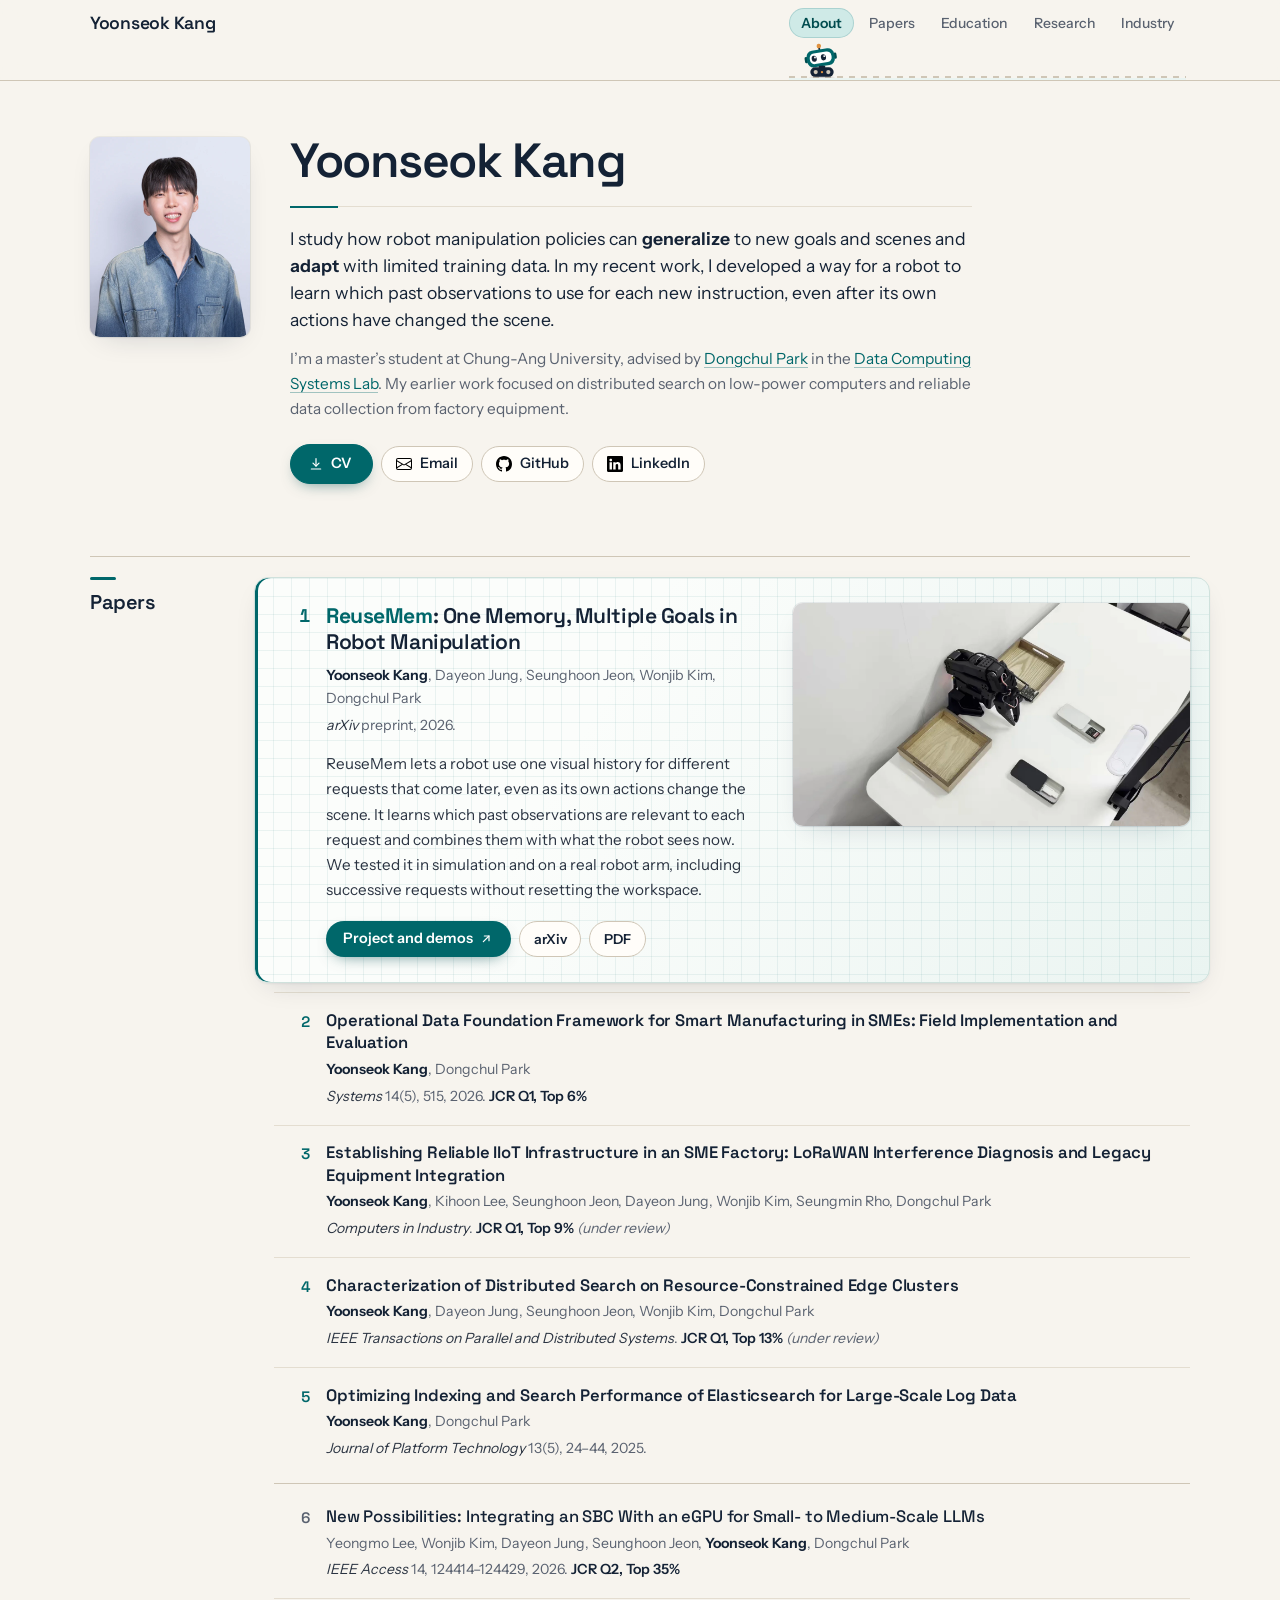
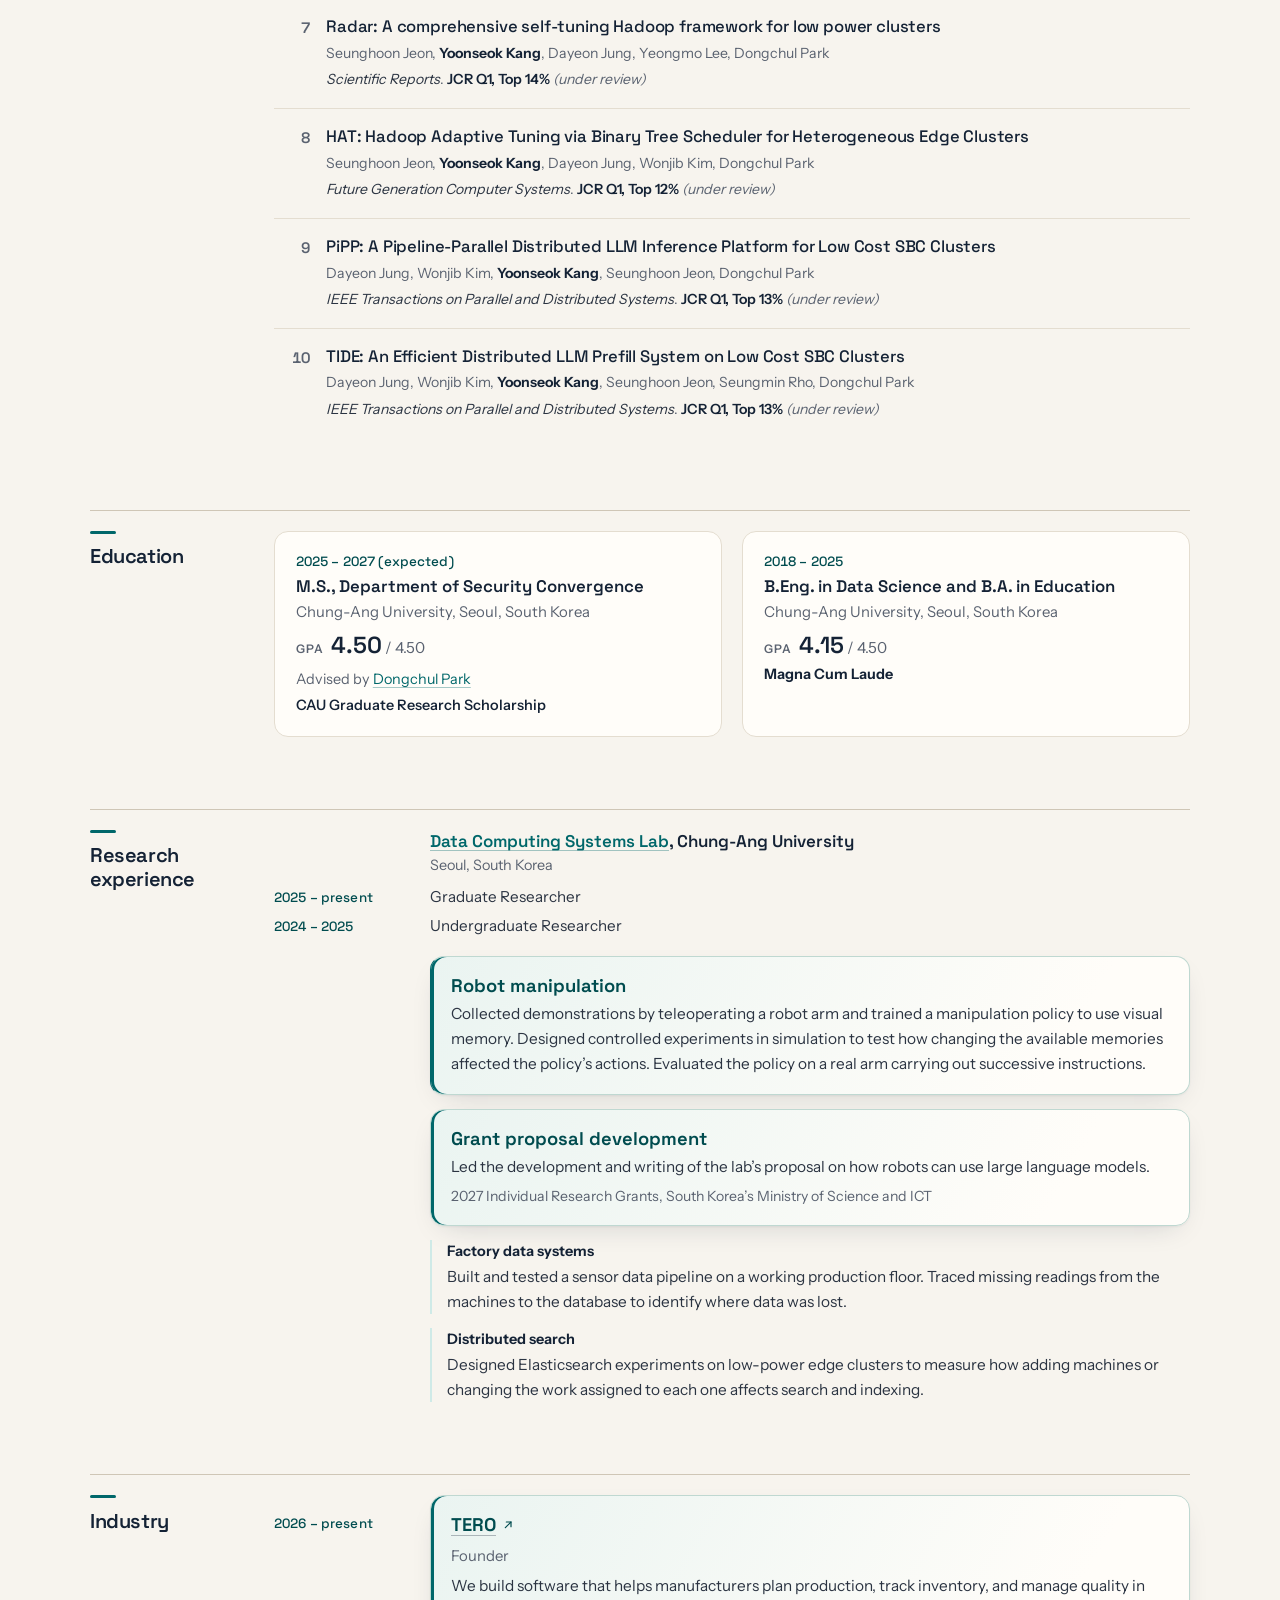
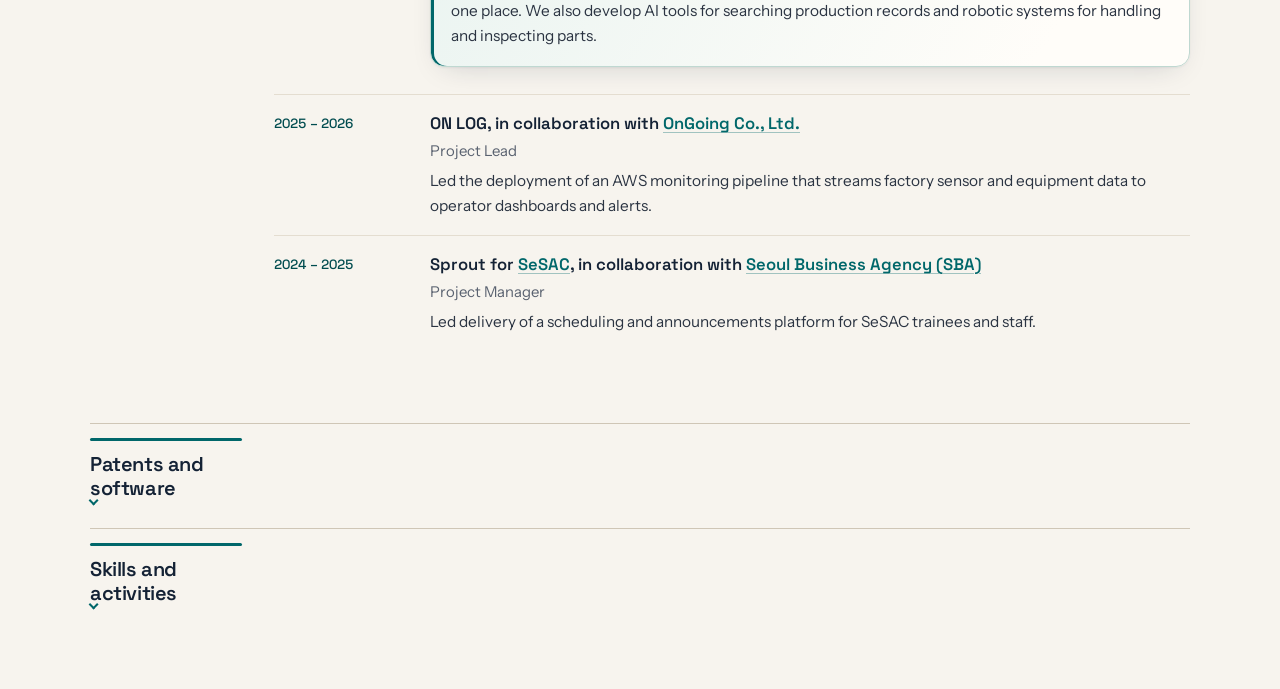
==== commit 321ac770: "Use Founder for the TERO role" ====
--- a/index.html
+++ b/index.html
@@ -244,7 +244,7 @@
         <p class="when">2026 – present</p>
         <div class="entry-body highlight-card">
           <h3><a href="https://tero.kr/">TERO<svg class="icon" aria-hidden="true" focusable="false"><use href="#i-out"/></svg></a></h3>
-          <p class="role">Founder and Data Infrastructure Engineer</p>
+          <p class="role">Founder</p>
           <p>We build software that helps manufacturers plan production, track inventory, and manage quality in one place. We also develop AI tools for searching production records and robotic systems for handling and inspecting parts.</p>
         </div>
       </article>
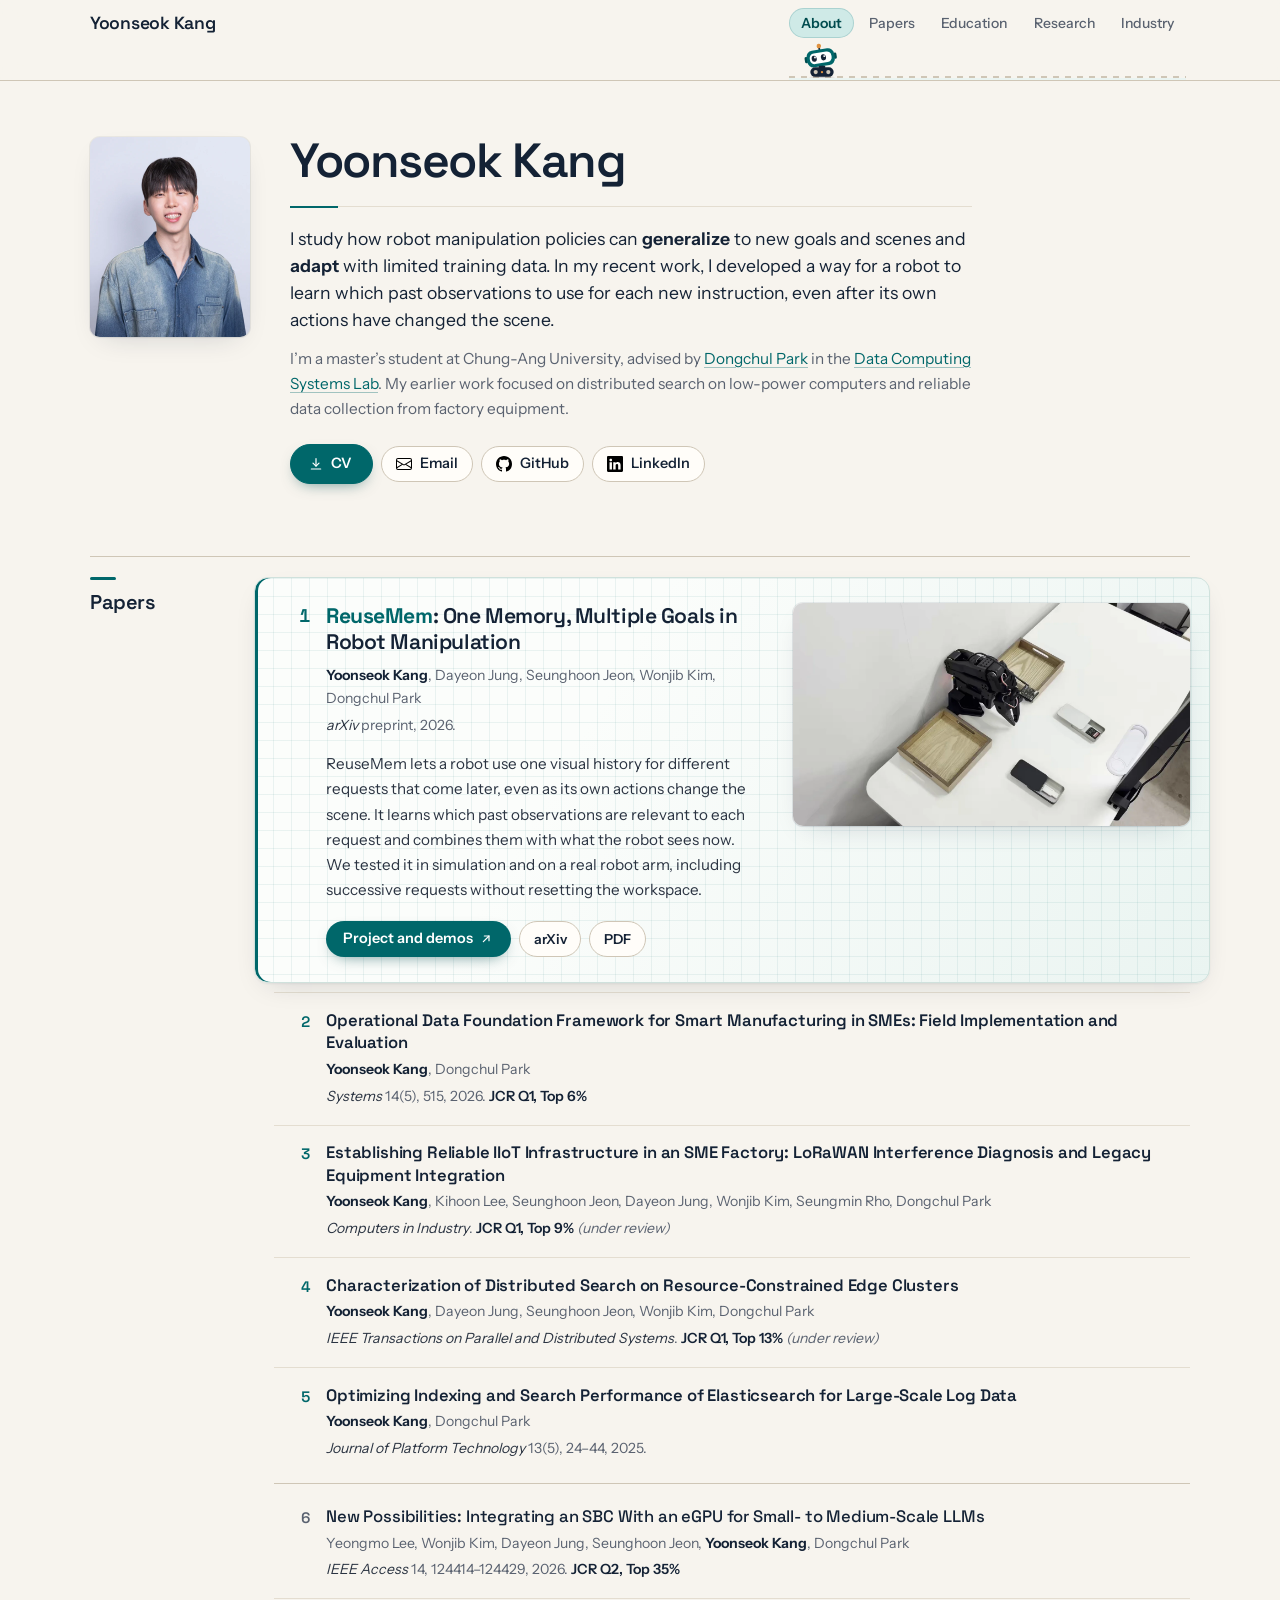
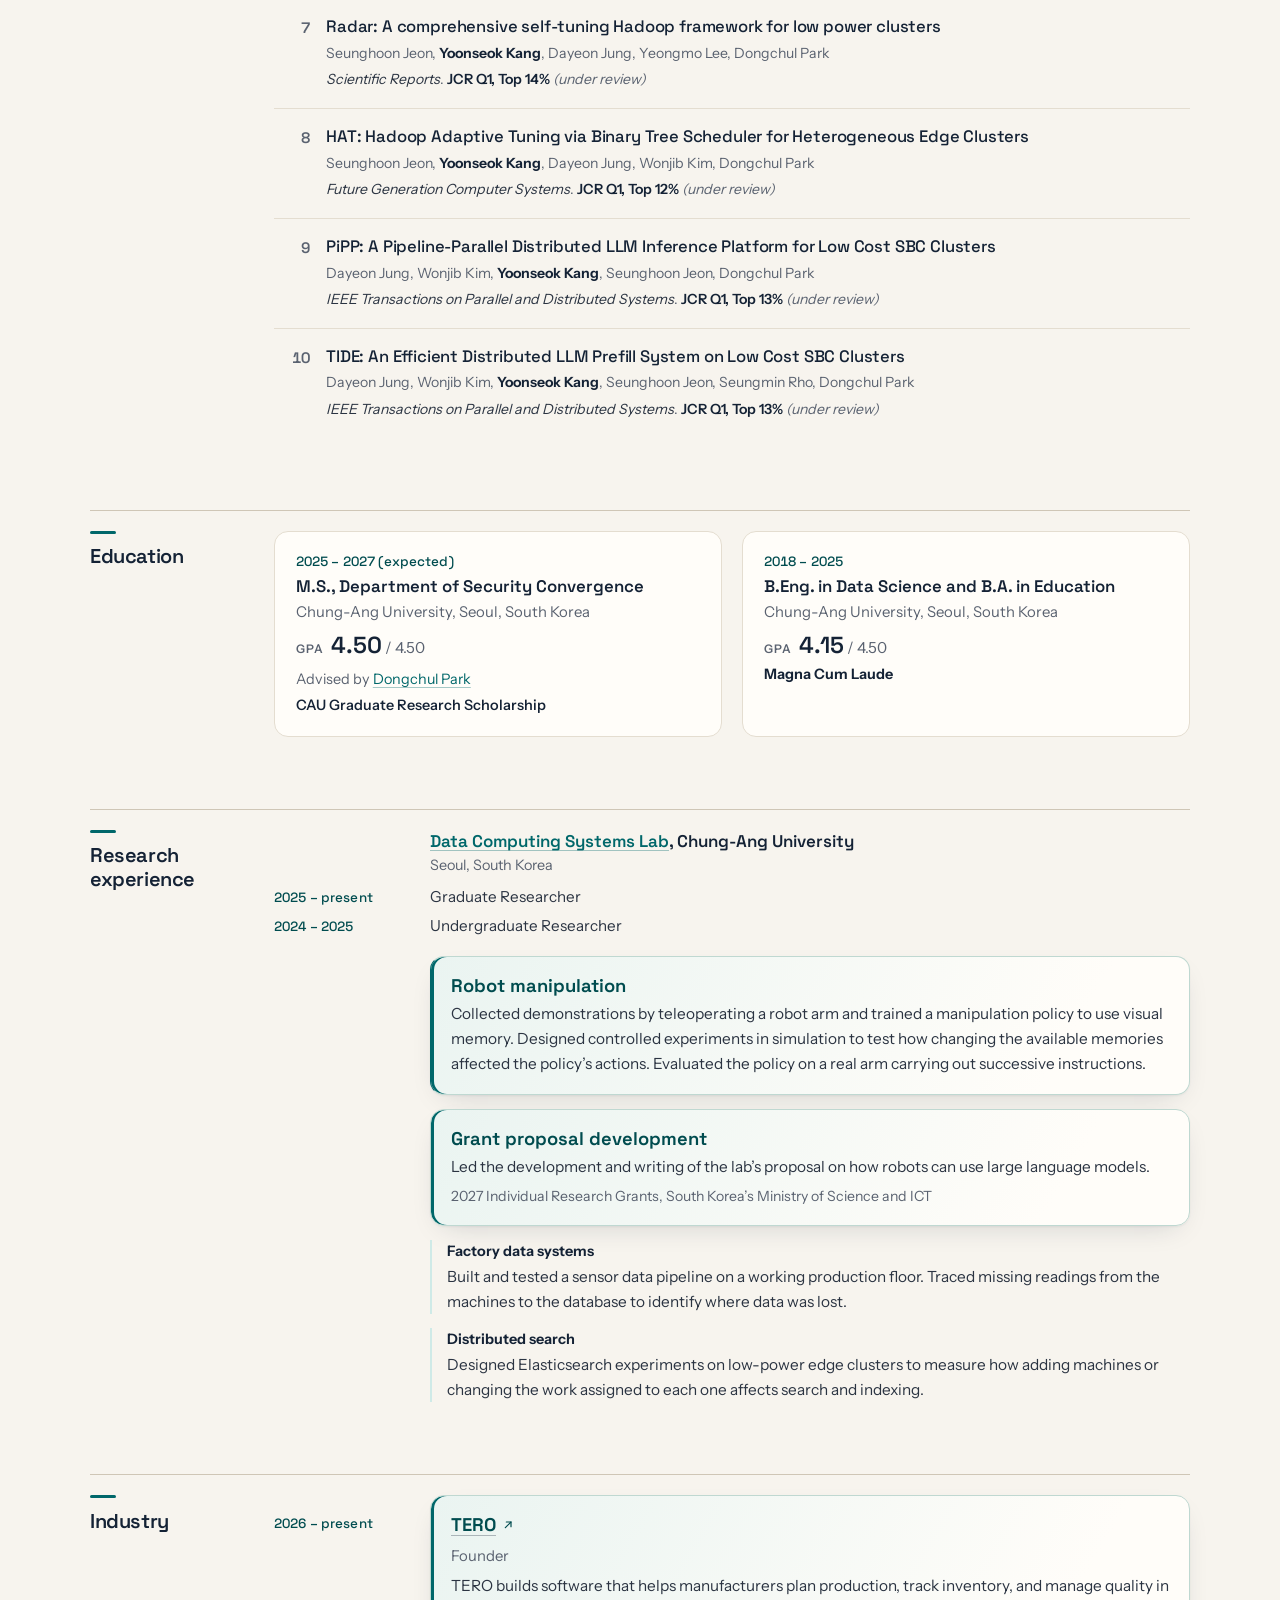
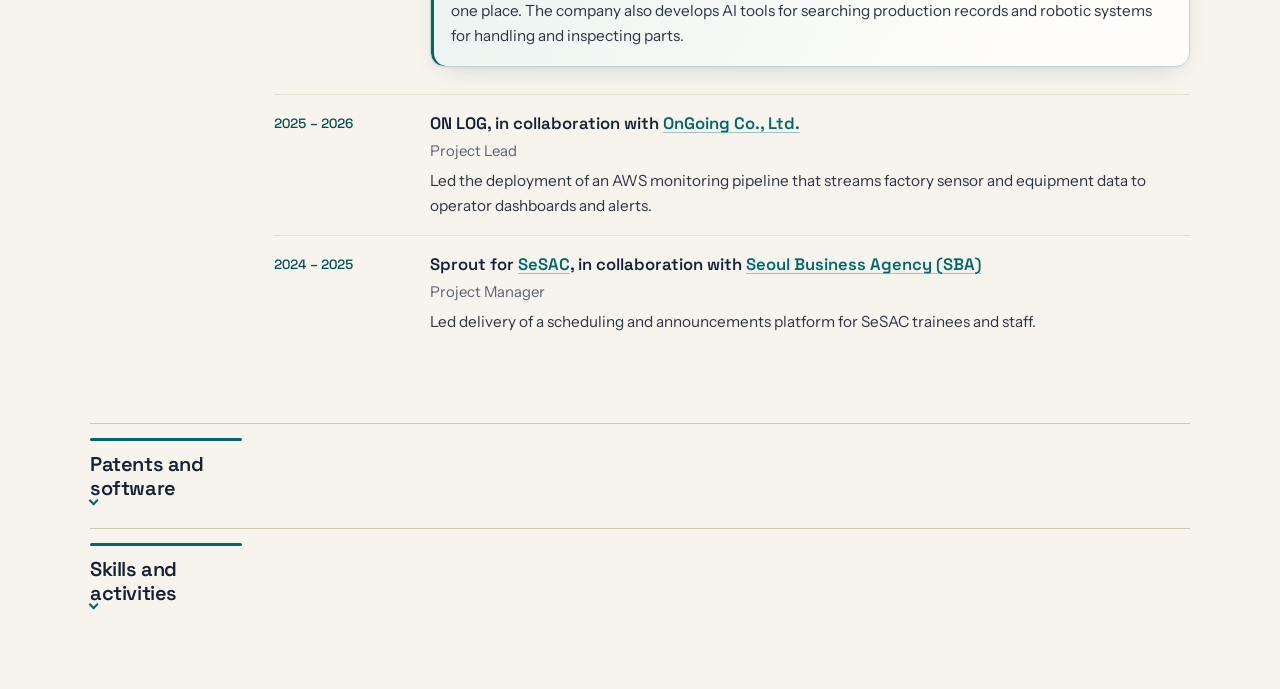
==== commit 6f80585f: "Describe the ReuseMem training and evaluation in the CV and clarify the TERO profile" ====
--- a/index.html
+++ b/index.html
@@ -245,7 +245,7 @@
         <div class="entry-body highlight-card">
           <h3><a href="https://tero.kr/">TERO<svg class="icon" aria-hidden="true" focusable="false"><use href="#i-out"/></svg></a></h3>
           <p class="role">Founder</p>
-          <p>We build software that helps manufacturers plan production, track inventory, and manage quality in one place. We also develop AI tools for searching production records and robotic systems for handling and inspecting parts.</p>
+          <p>TERO builds software that helps manufacturers plan production, track inventory, and manage quality in one place. The company also develops AI tools for searching production records and robotic systems for handling and inspecting parts.</p>
         </div>
       </article>
 
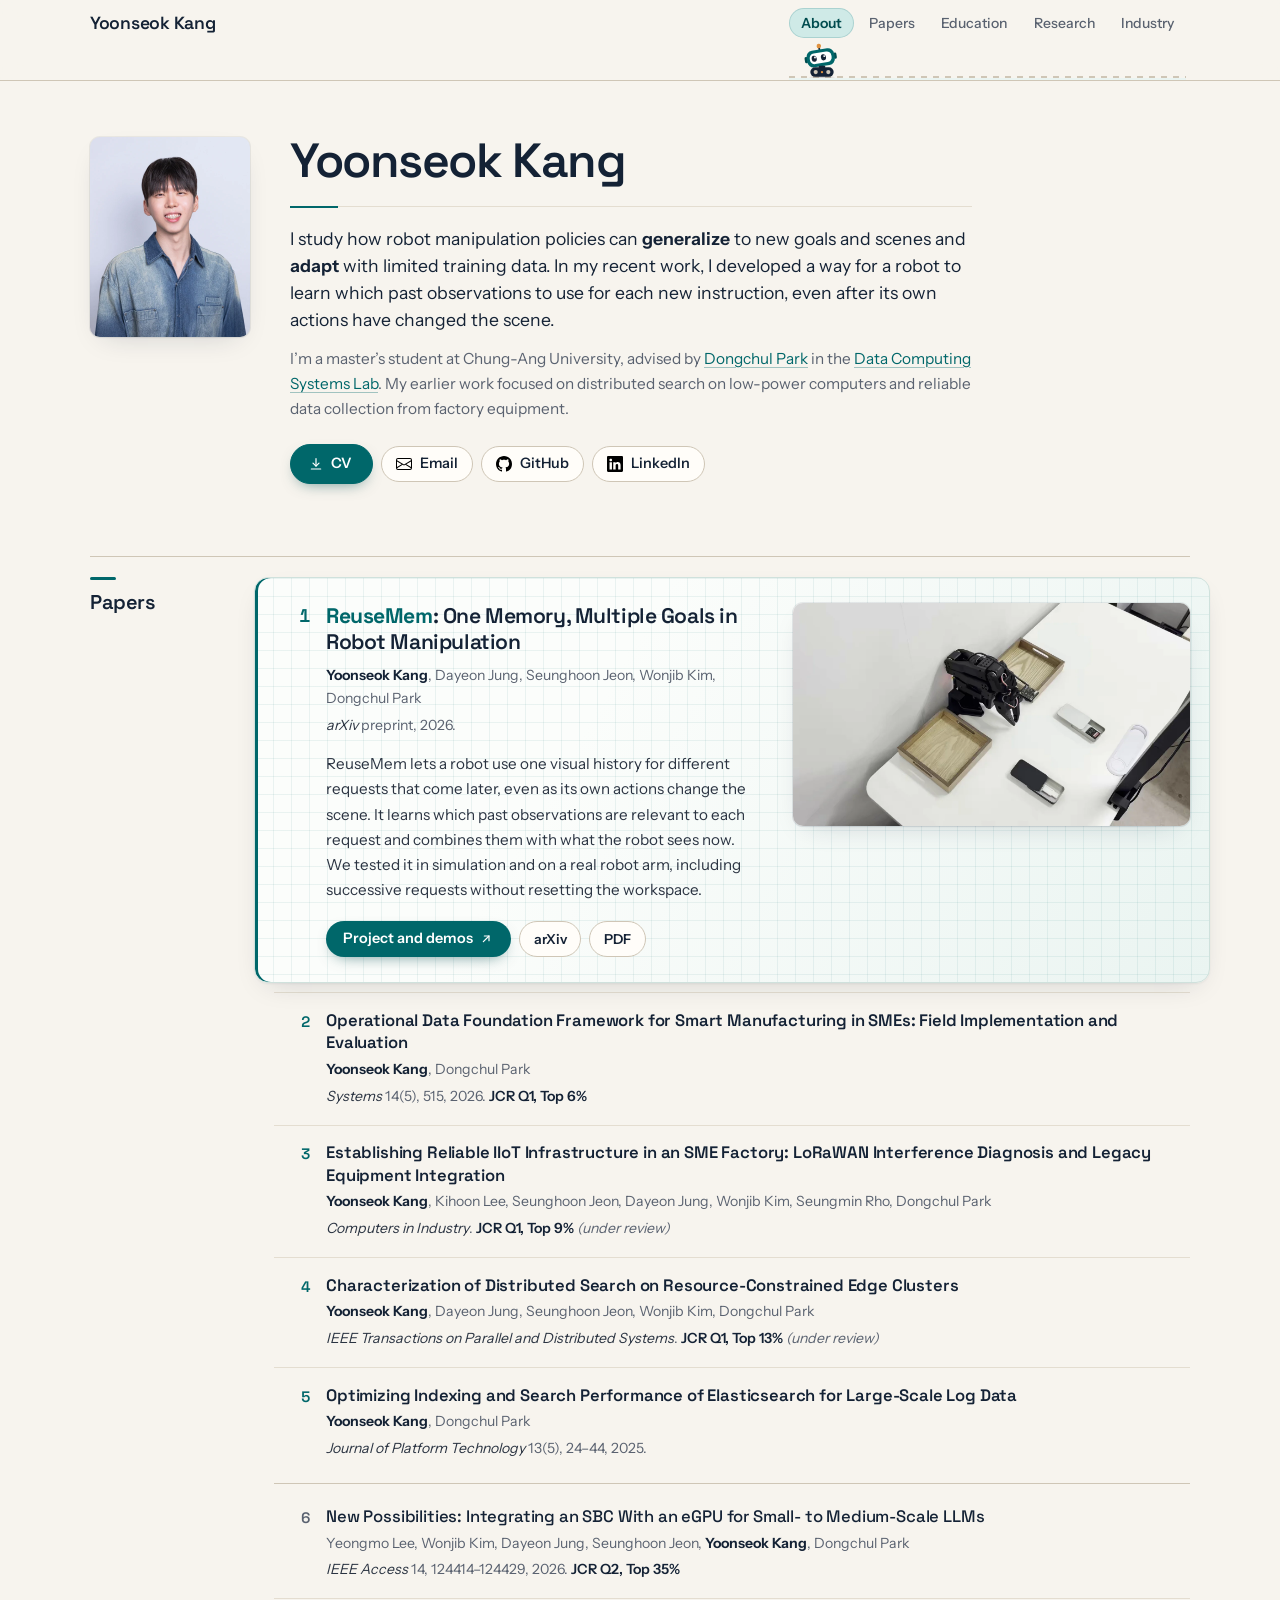
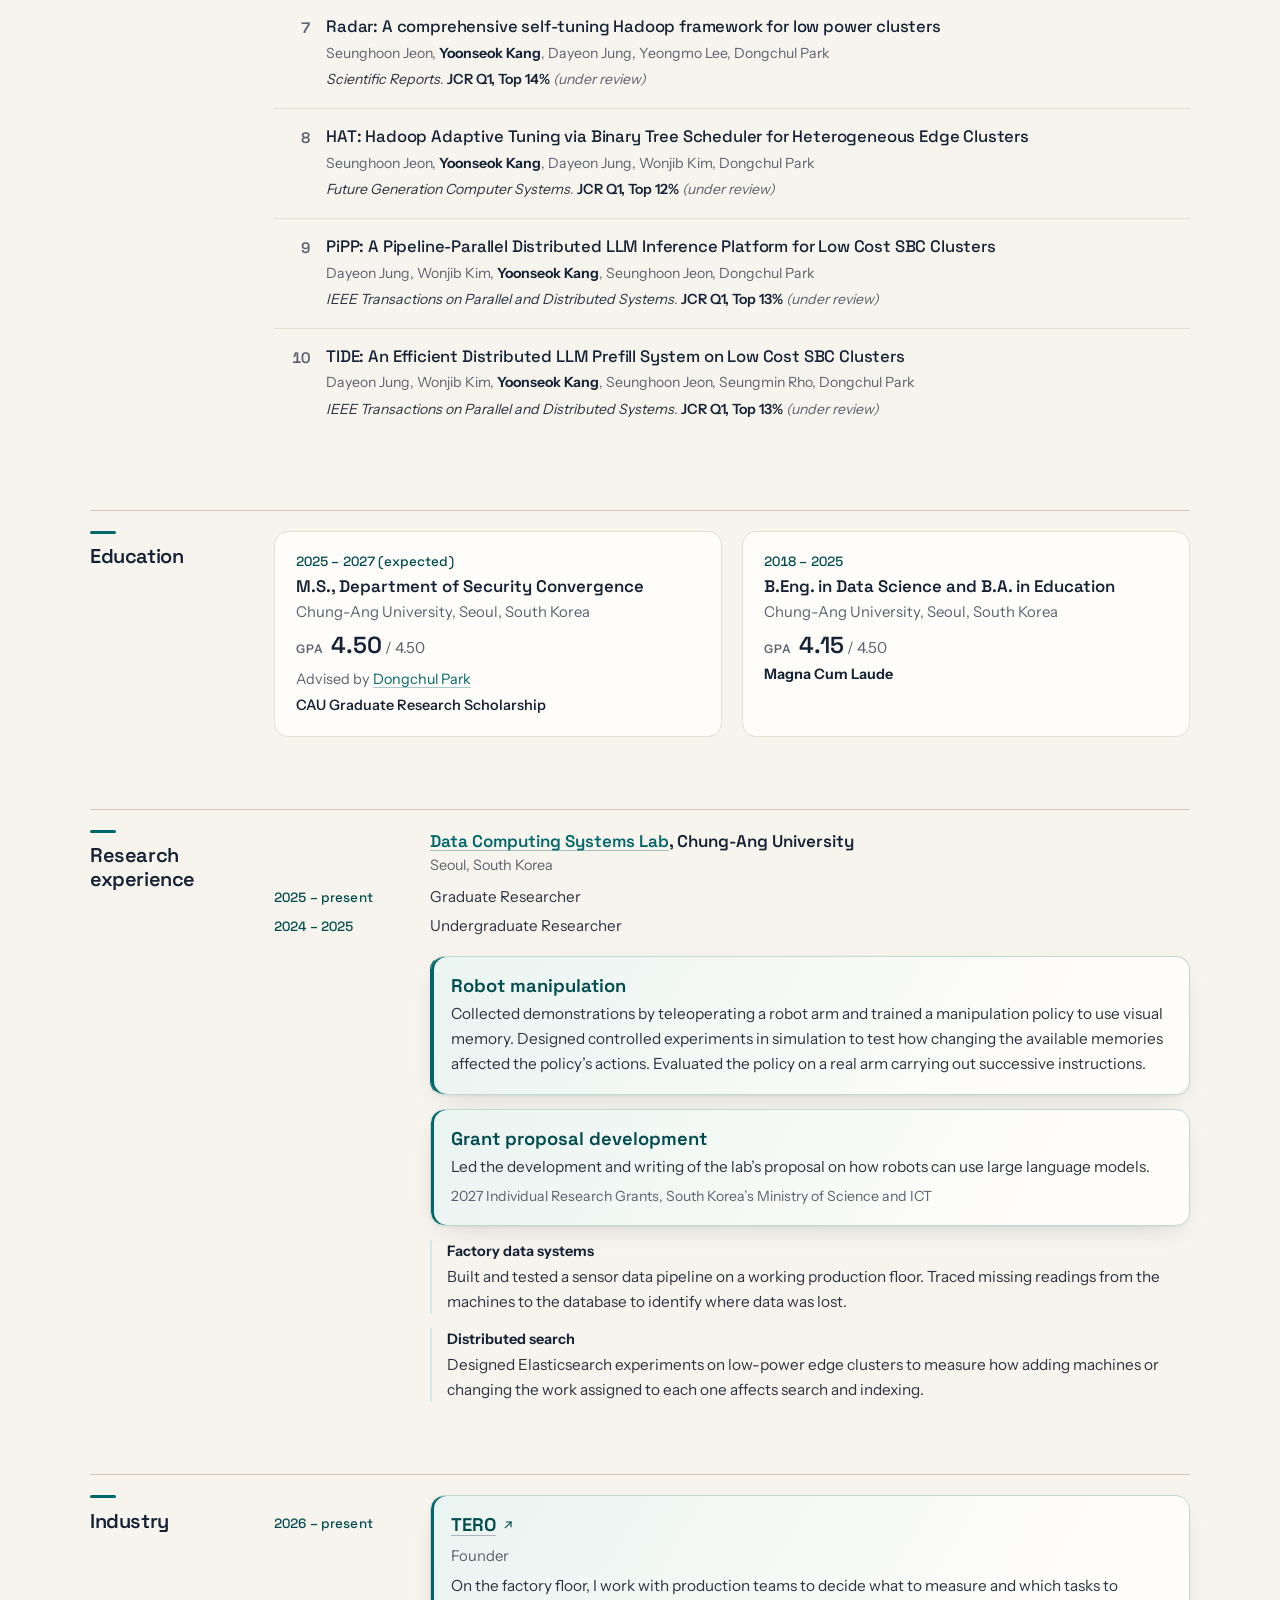
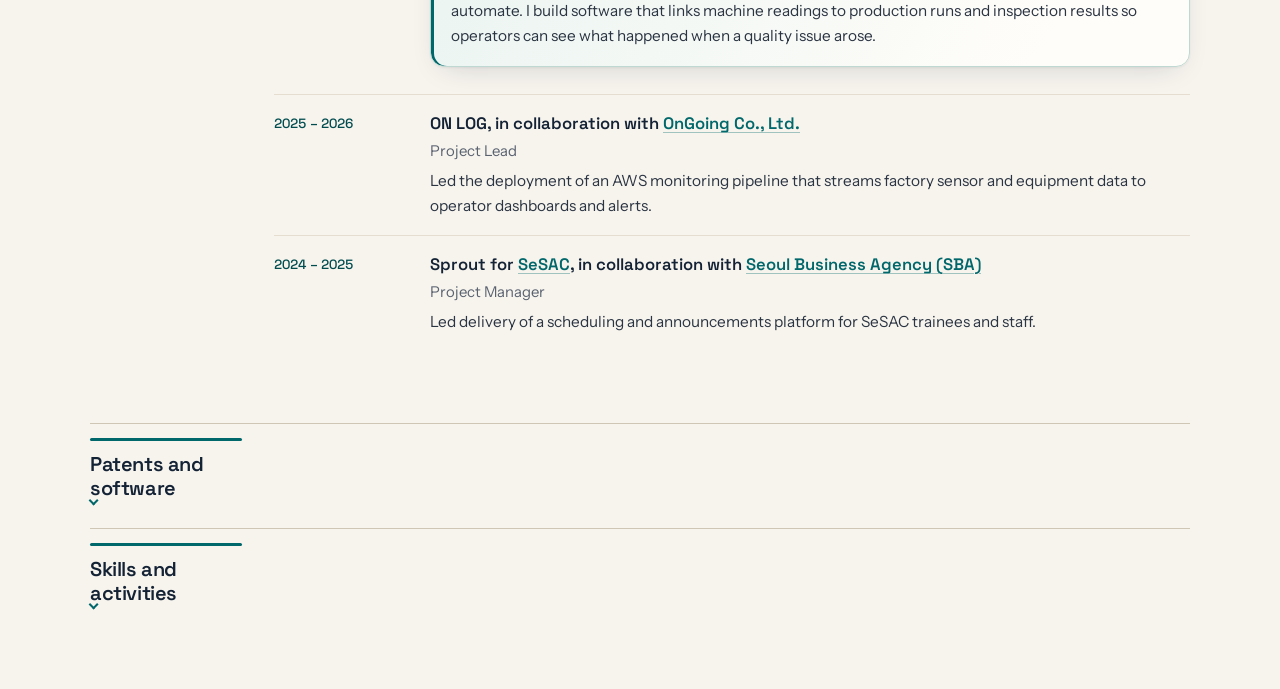
==== commit 180d0425: "Describe hands-on robotics research and on-site manufacturing work" ====
--- a/index.html
+++ b/index.html
@@ -245,7 +245,7 @@
         <div class="entry-body highlight-card">
           <h3><a href="https://tero.kr/">TERO<svg class="icon" aria-hidden="true" focusable="false"><use href="#i-out"/></svg></a></h3>
           <p class="role">Founder</p>
-          <p>TERO builds software that helps manufacturers plan production, track inventory, and manage quality in one place. The company also develops AI tools for searching production records and robotic systems for handling and inspecting parts.</p>
+          <p>On the factory floor, I work with production teams to decide what to measure and which tasks to automate. I build software that links machine readings to production runs and inspection results so operators can see what happened when a quality issue arose.</p>
         </div>
       </article>
 
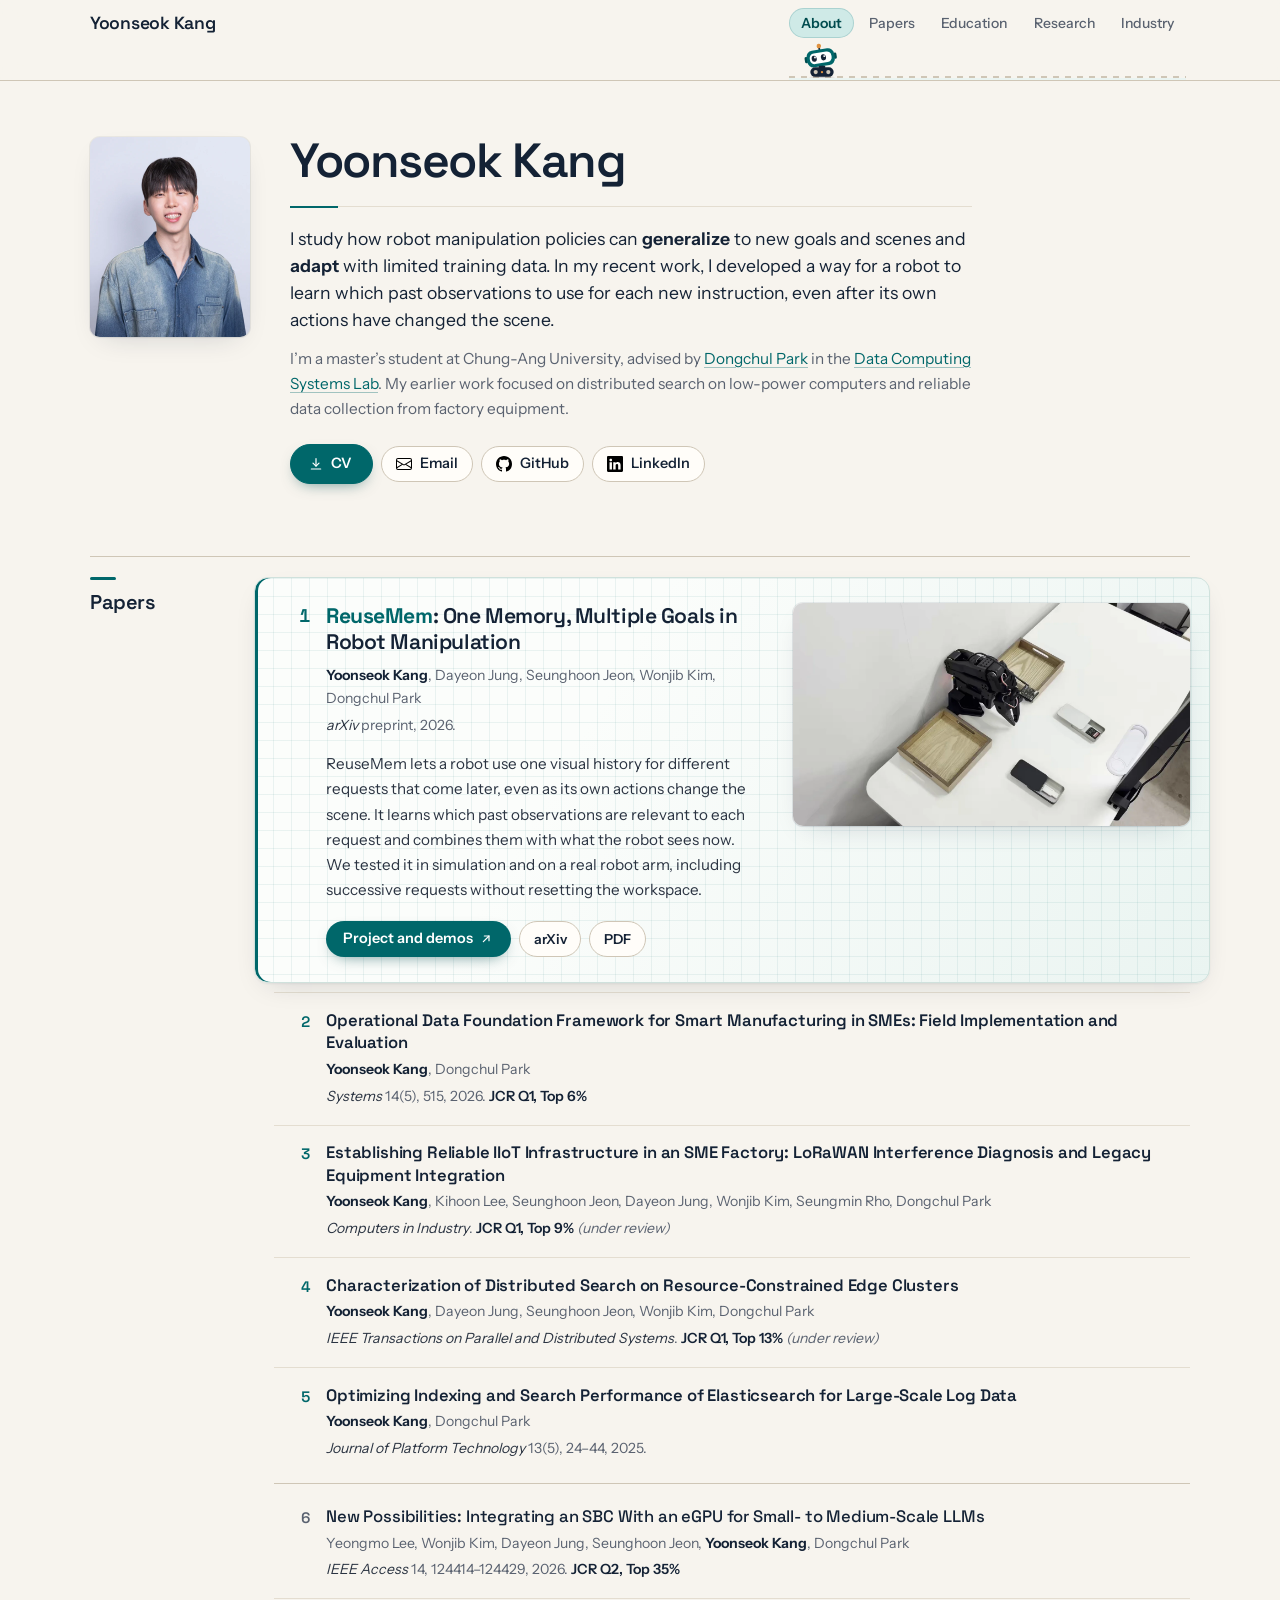
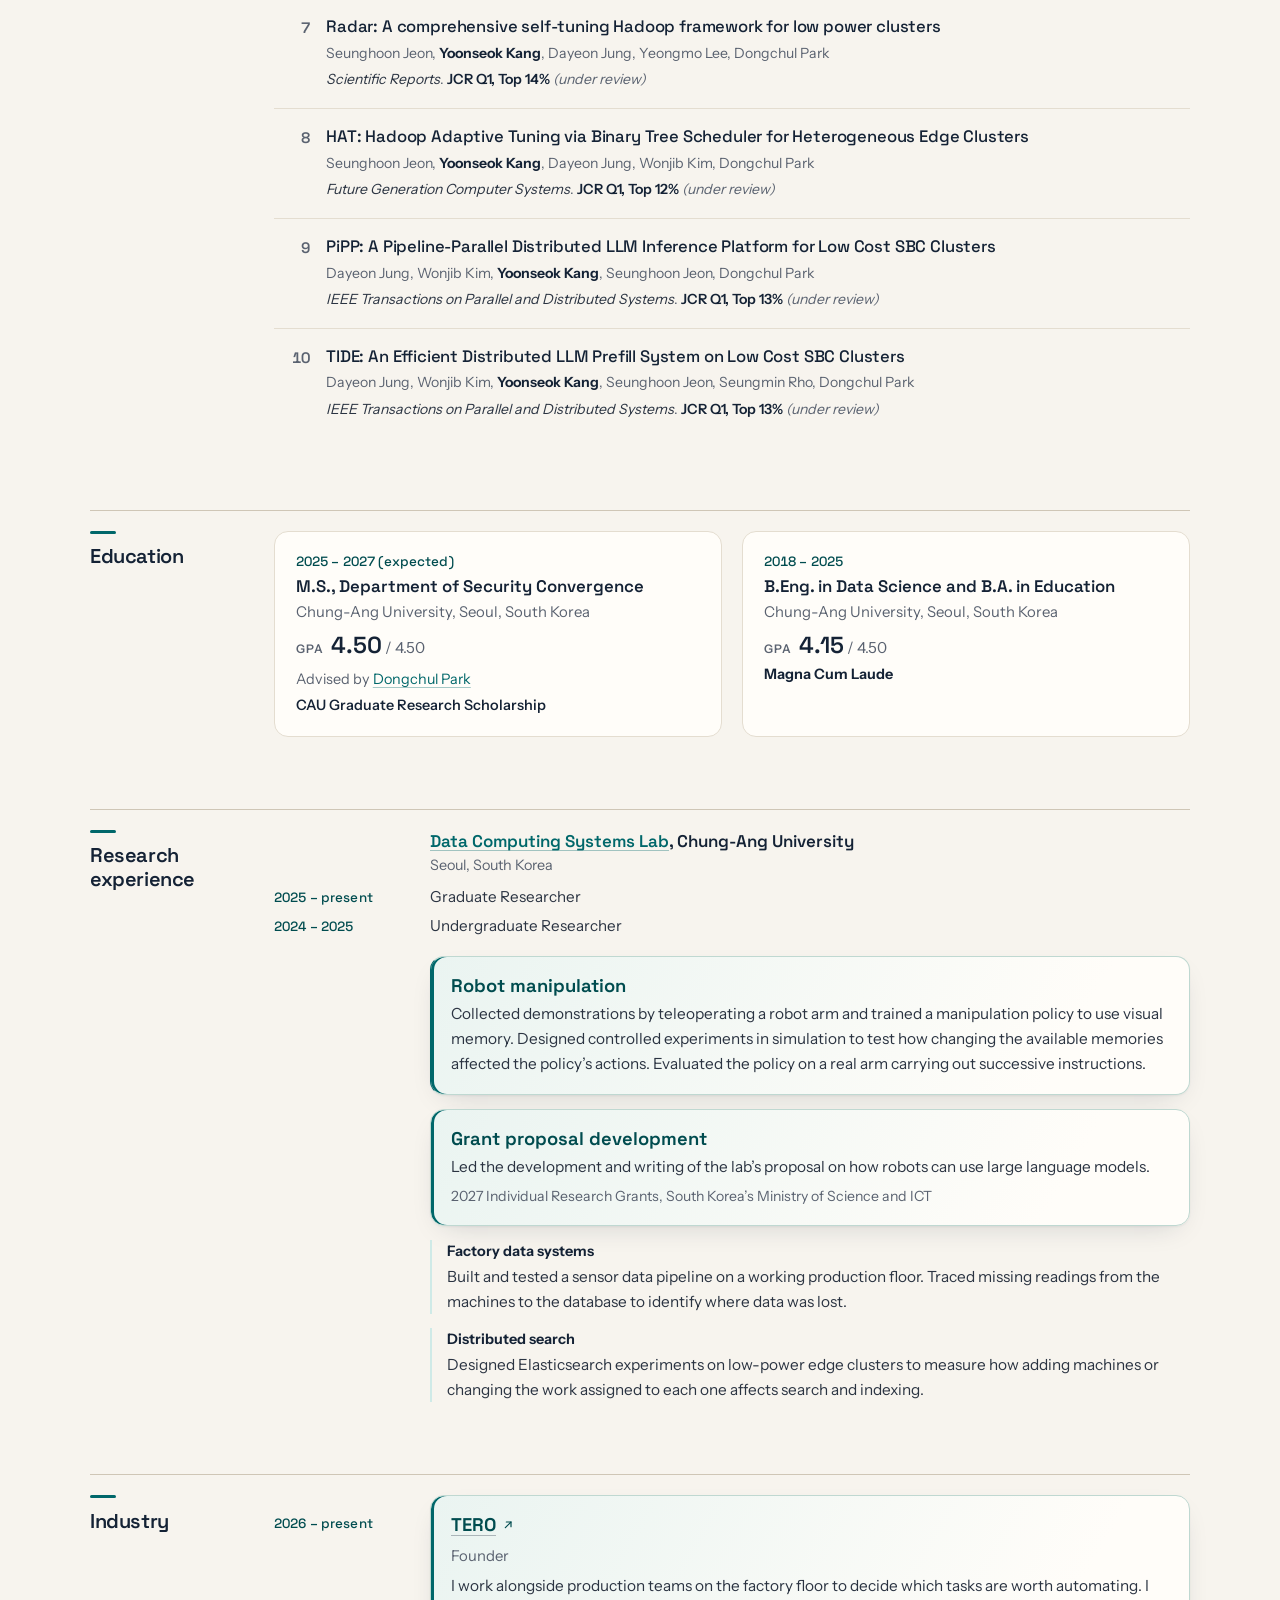
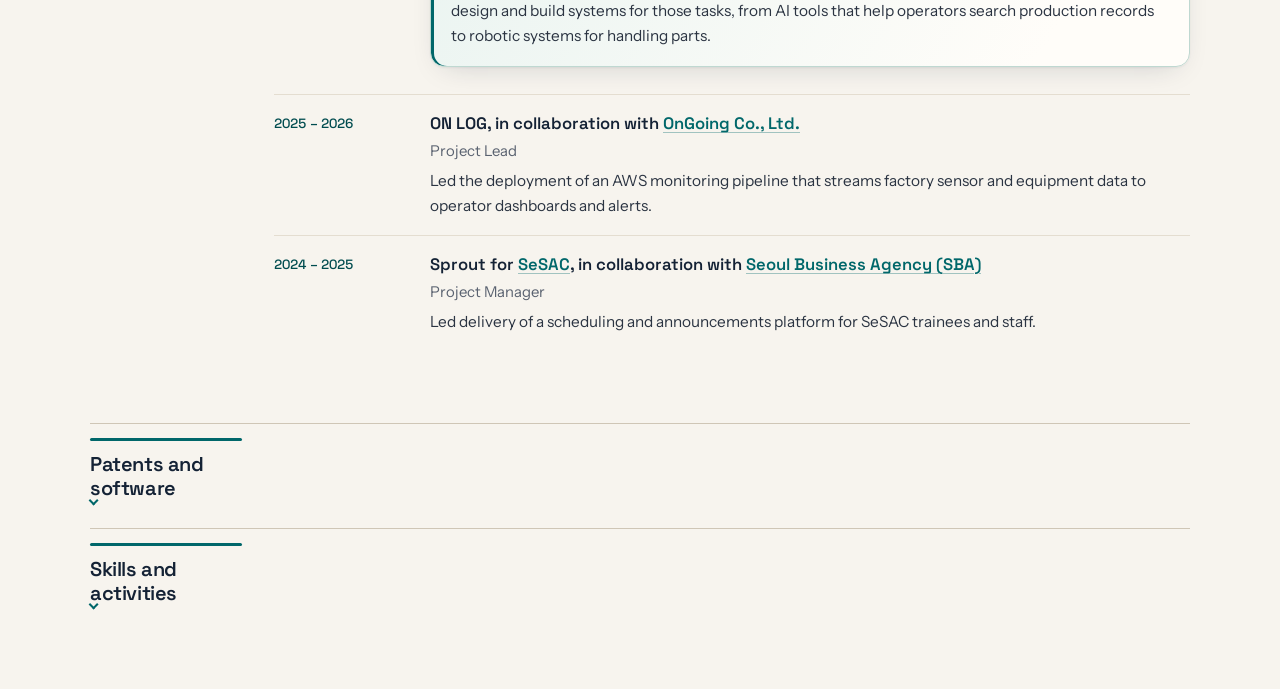
==== commit 810aa9e8: "Describe how TERO chooses and builds factory automation projects" ====
--- a/index.html
+++ b/index.html
@@ -245,7 +245,7 @@
         <div class="entry-body highlight-card">
           <h3><a href="https://tero.kr/">TERO<svg class="icon" aria-hidden="true" focusable="false"><use href="#i-out"/></svg></a></h3>
           <p class="role">Founder</p>
-          <p>On the factory floor, I work with production teams to decide what to measure and which tasks to automate. I build software that links machine readings to production runs and inspection results so operators can see what happened when a quality issue arose.</p>
+          <p>I work alongside production teams on the factory floor to decide which tasks are worth automating. I design and build systems for those tasks, from AI tools that help operators search production records to robotic systems for handling parts.</p>
         </div>
       </article>
 
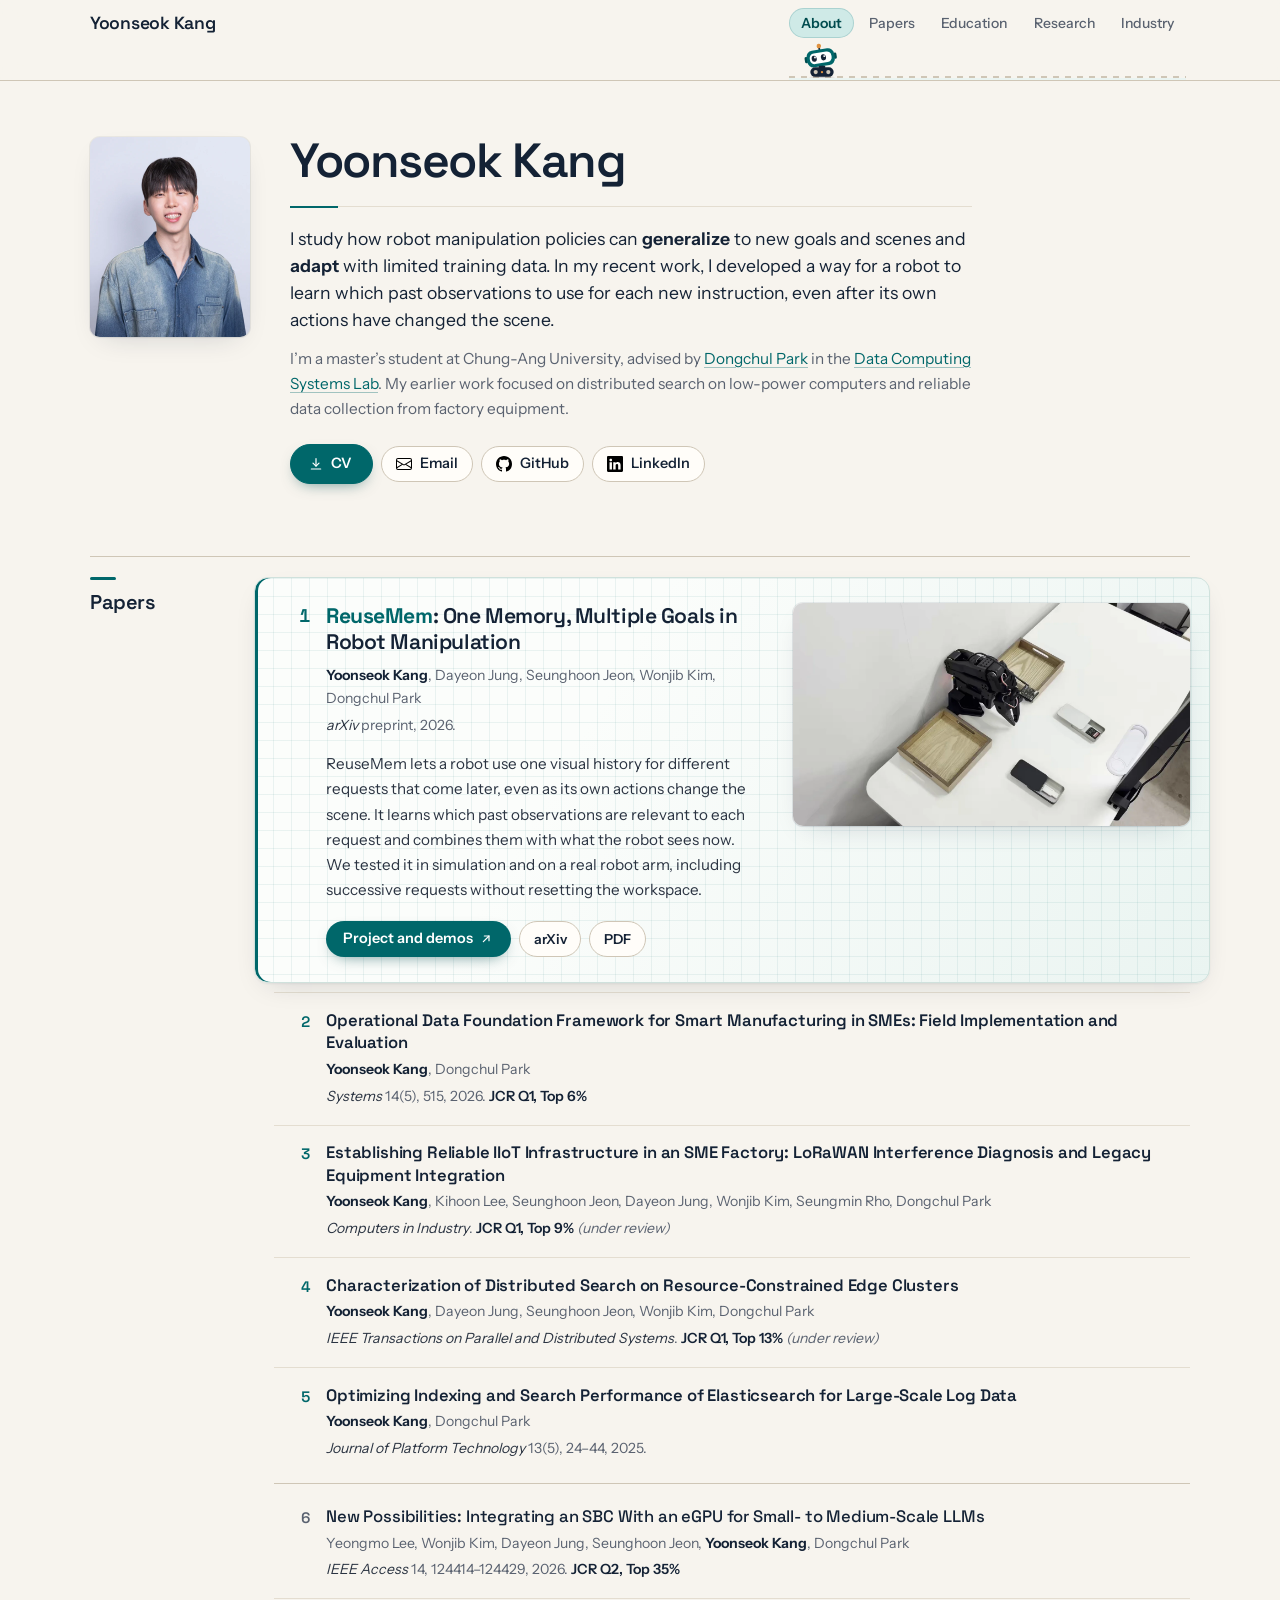
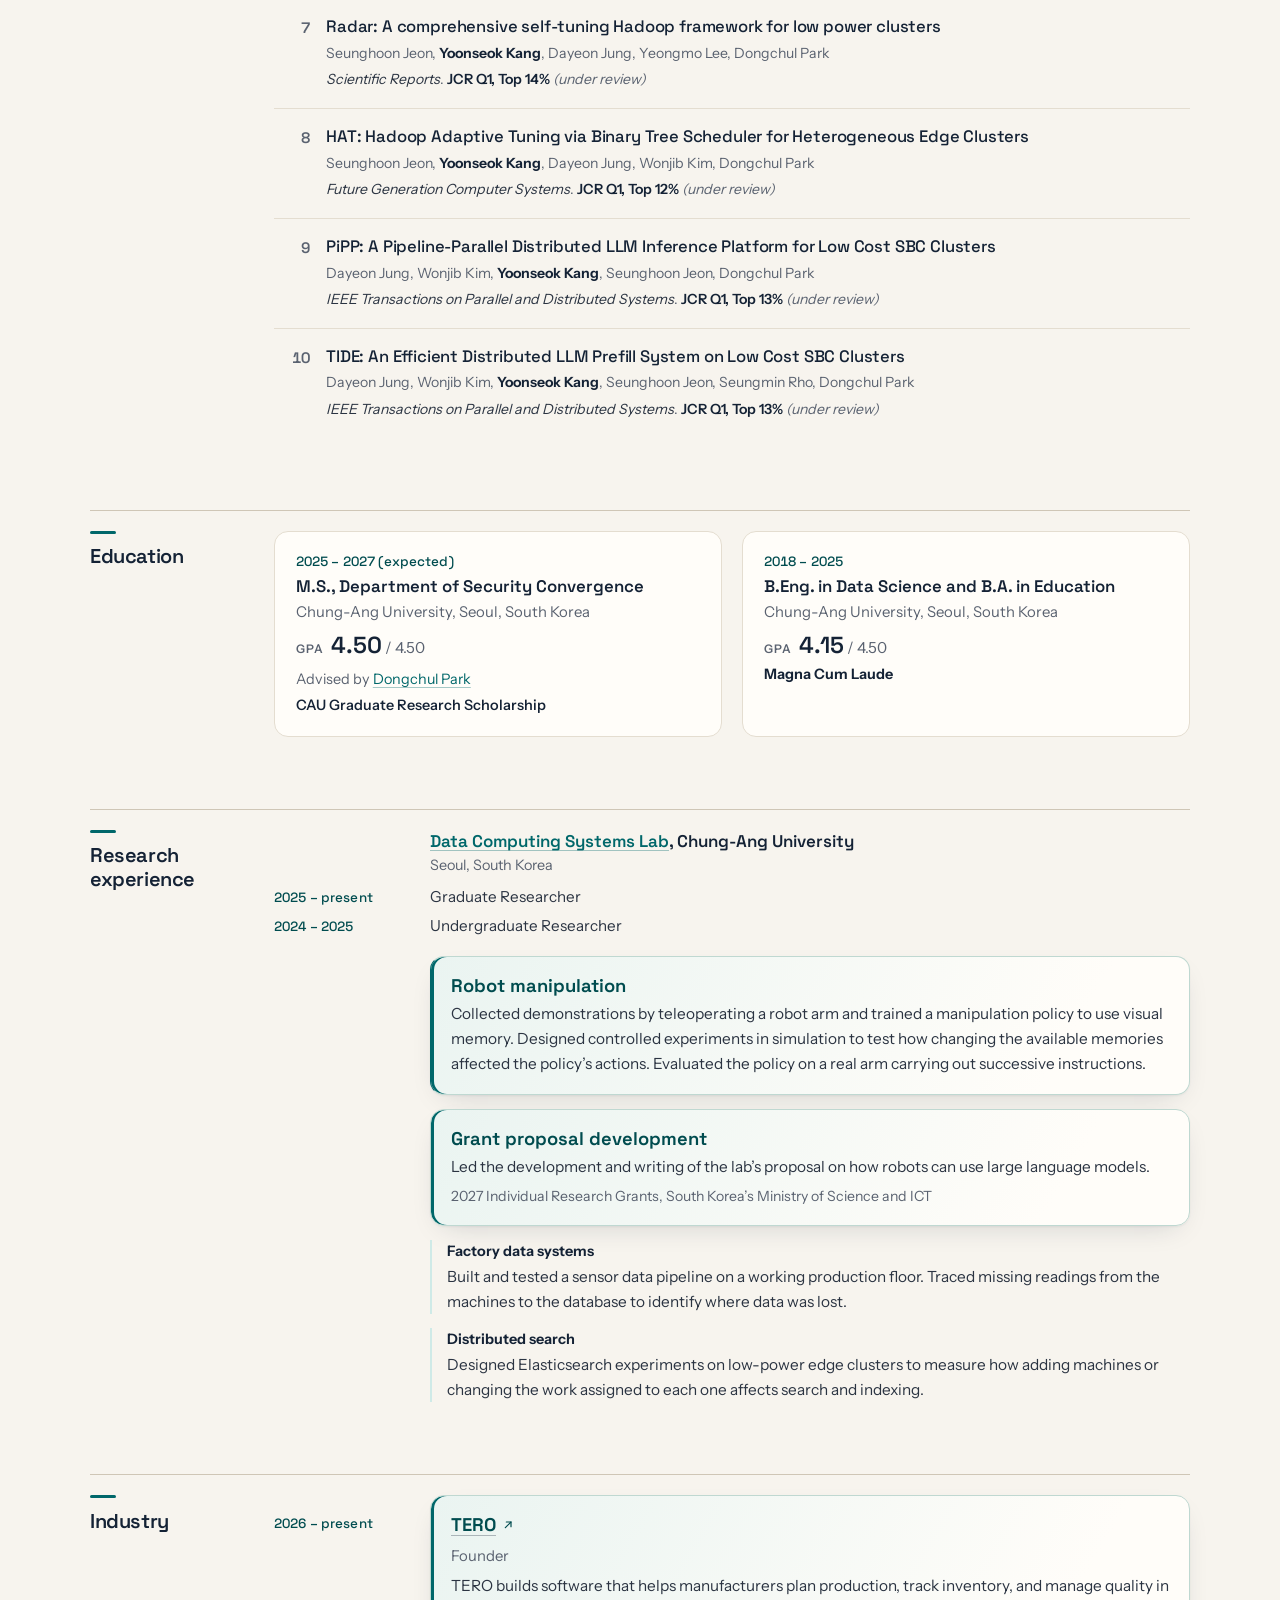
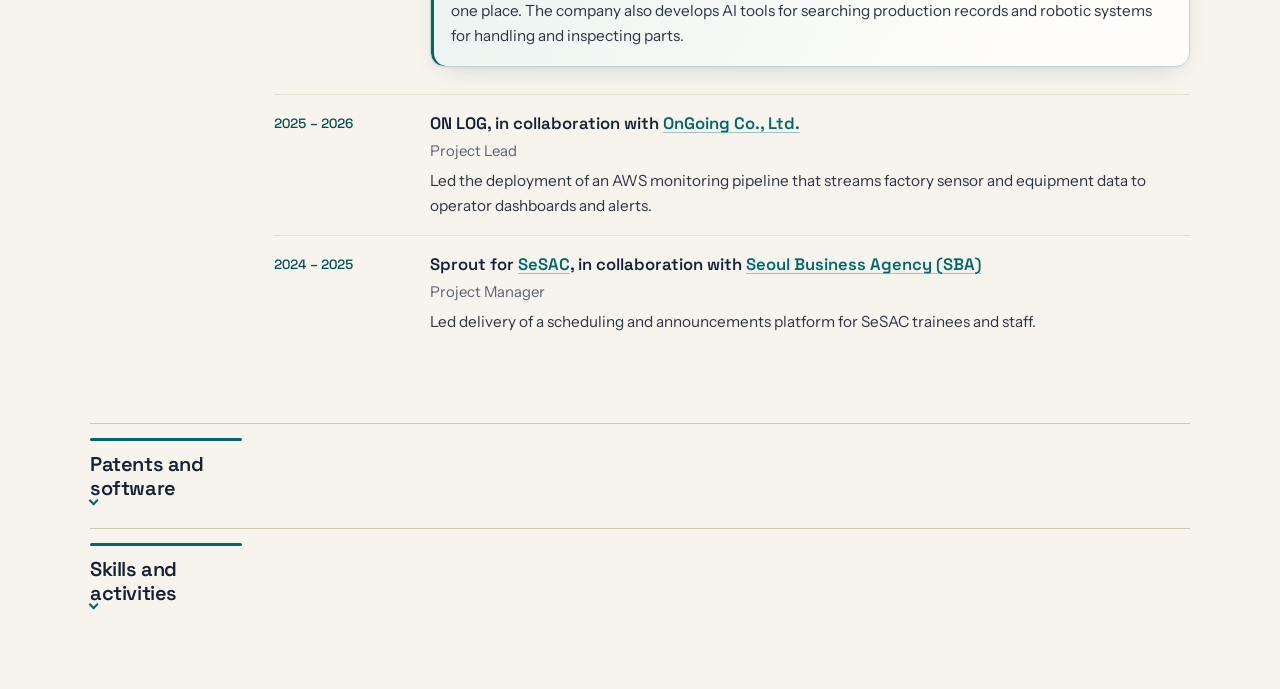
==== commit a497c044: "Restore earlier TERO descriptions on the profile and CV" ====
--- a/index.html
+++ b/index.html
@@ -245,7 +245,7 @@
         <div class="entry-body highlight-card">
           <h3><a href="https://tero.kr/">TERO<svg class="icon" aria-hidden="true" focusable="false"><use href="#i-out"/></svg></a></h3>
           <p class="role">Founder</p>
-          <p>I work alongside production teams on the factory floor to decide which tasks are worth automating. I design and build systems for those tasks, from AI tools that help operators search production records to robotic systems for handling parts.</p>
+          <p>TERO builds software that helps manufacturers plan production, track inventory, and manage quality in one place. The company also develops AI tools for searching production records and robotic systems for handling and inspecting parts.</p>
         </div>
       </article>
 
